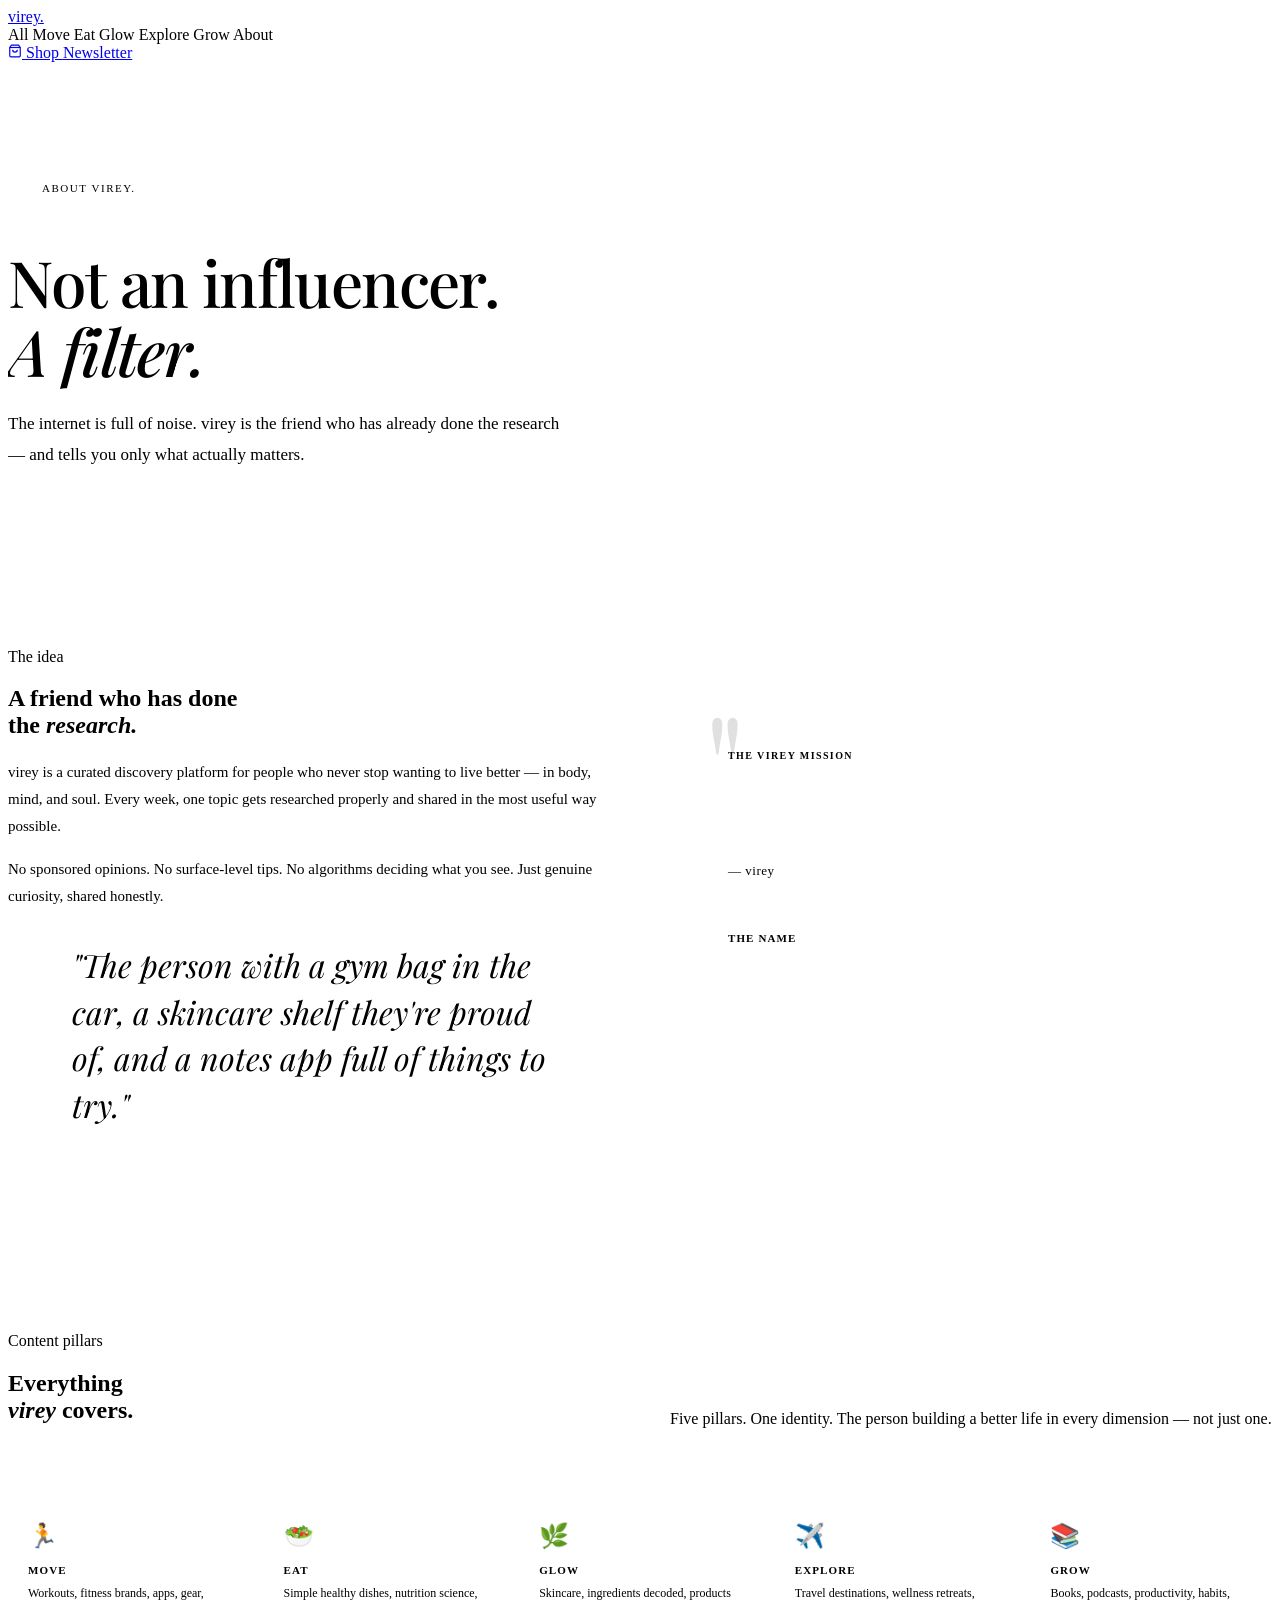
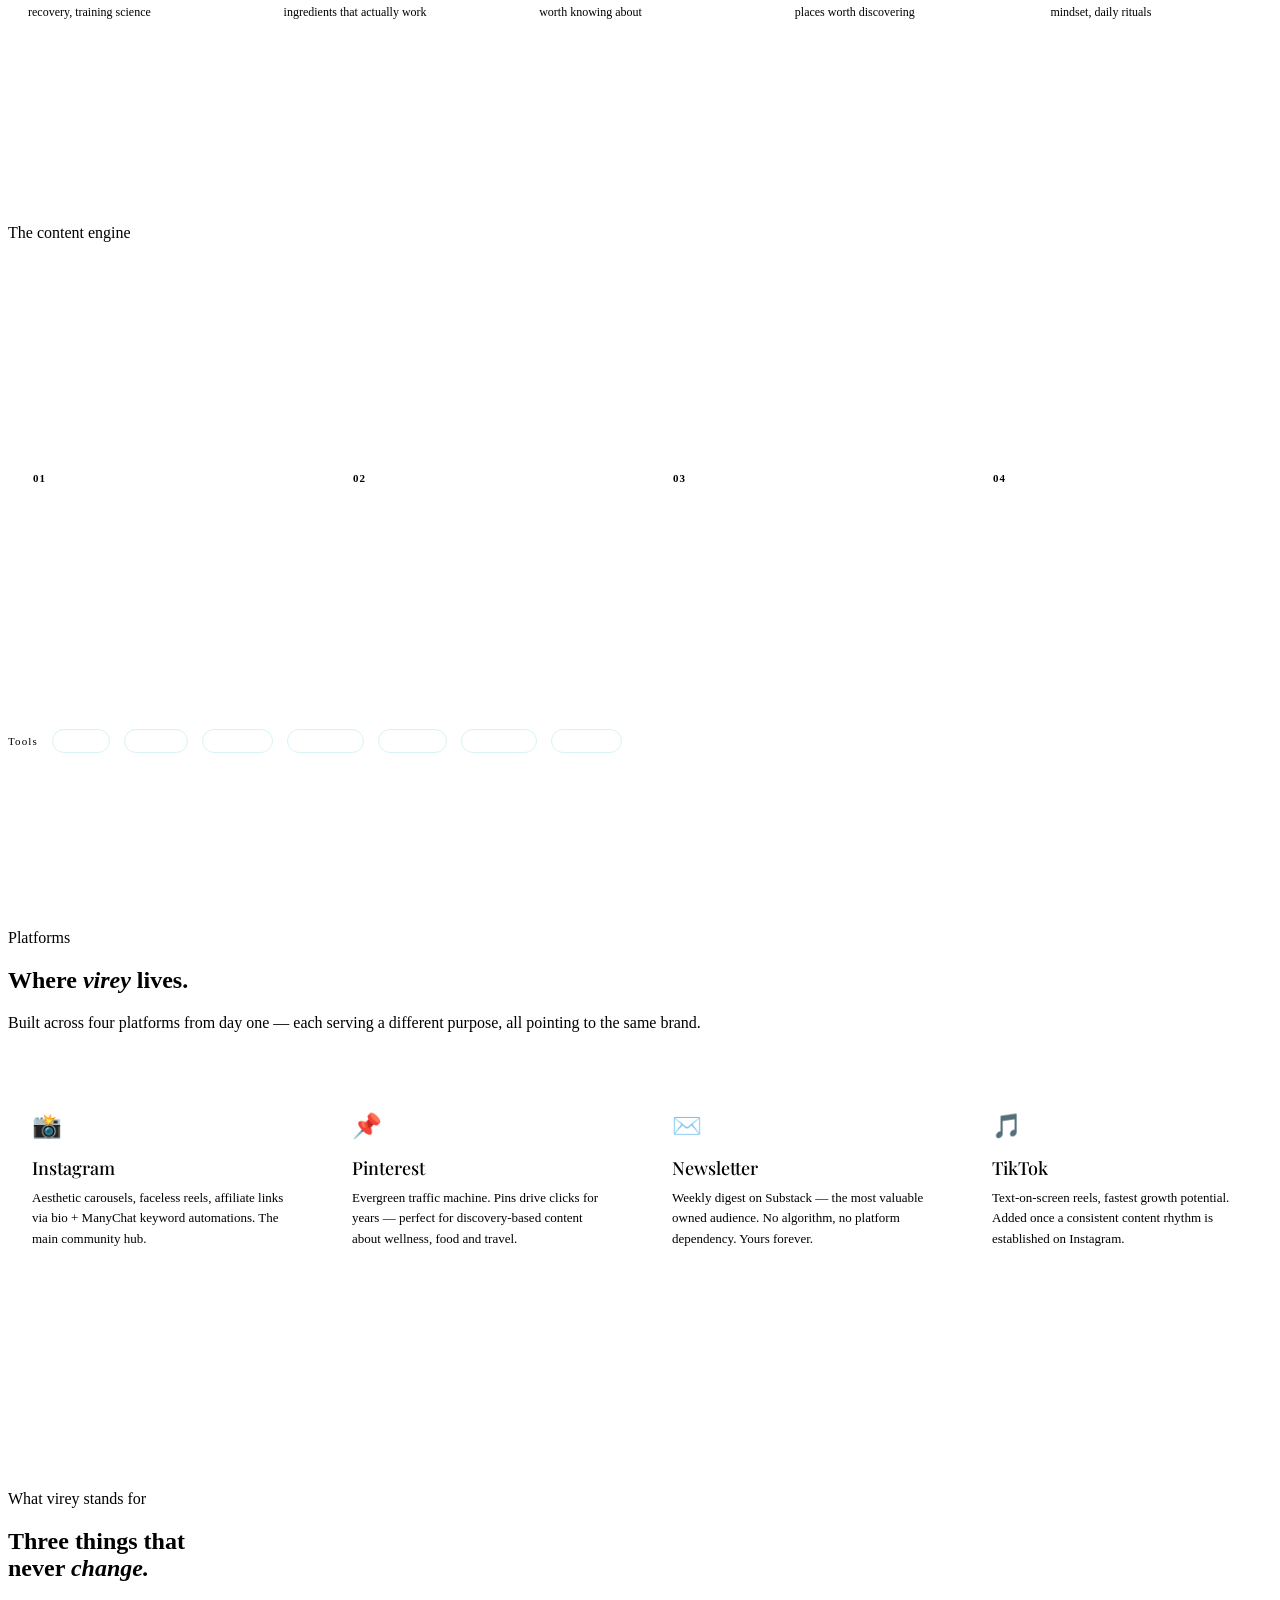
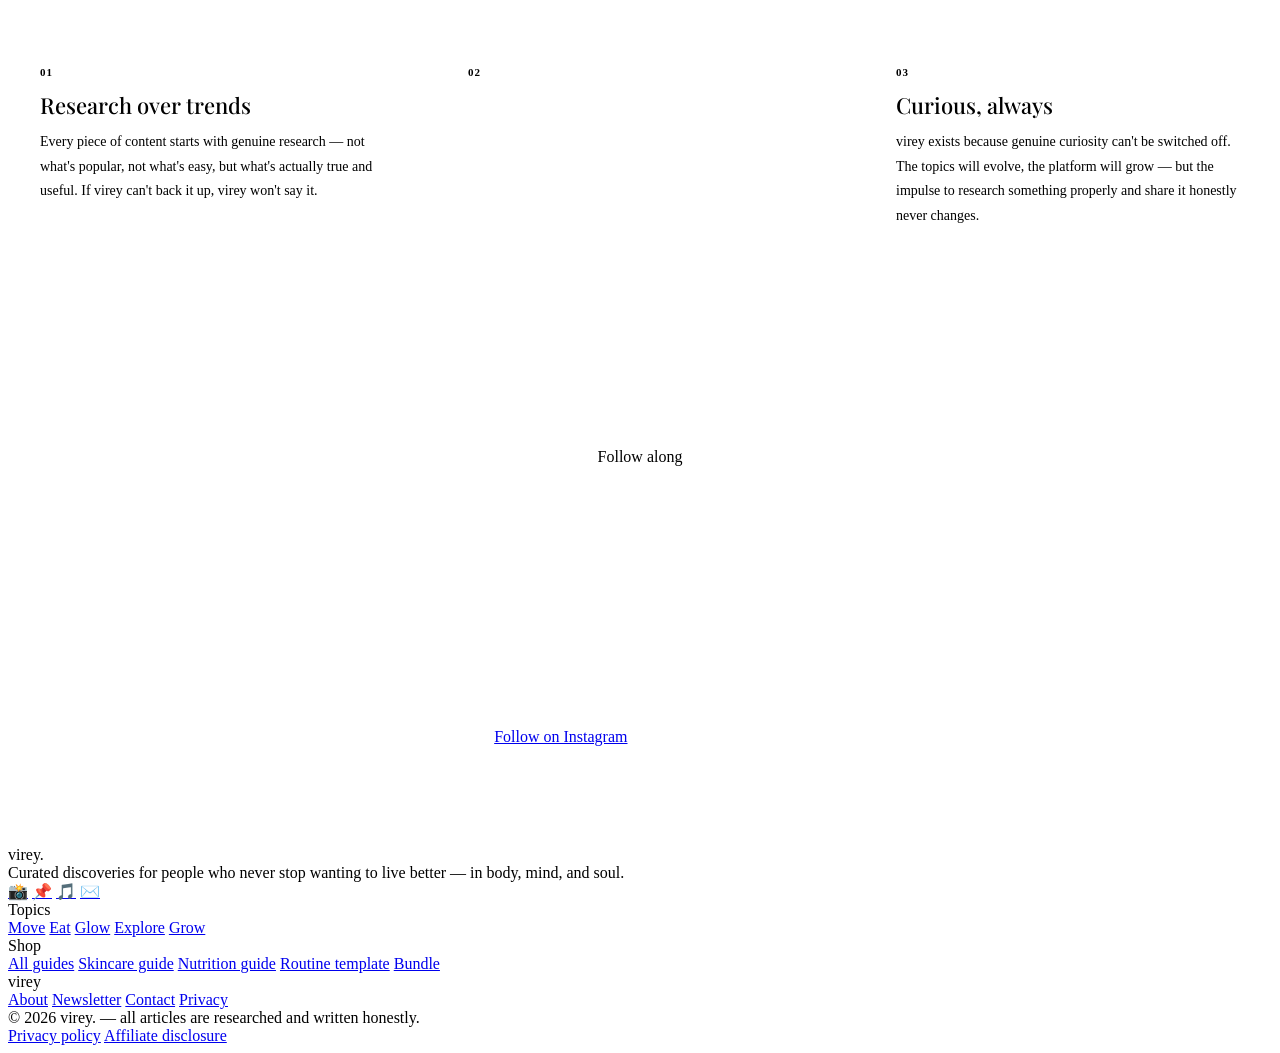
==== about.html @ 9a0e0d24 "Add files via upload" ====
<!DOCTYPE html>
<html lang="en">
<head>
  <meta charset="UTF-8">
  <meta name="viewport" content="width=device-width, initial-scale=1.0">
  <title>About — virey.</title>

  <!-- Google Fonts: Playfair Display (headings) + DM Sans (body) -->
  <link rel="preconnect" href="https://fonts.googleapis.com">
  <link rel="preconnect" href="https://fonts.gstatic.com" crossorigin>
  <link href="https://fonts.googleapis.com/css2?family=Playfair+Display:ital,wght@0,400;0,500;0,700;1,400;1,500&family=DM+Sans:ital,wght@0,300;0,400;0,500;1,300&display=swap" rel="stylesheet">

  <!-- Shared styles from styles.css -->
  <link rel="stylesheet" href="styles.css">

  <style>
    /* ── ABOUT PAGE SPECIFIC STYLES ── */

    /* Page hero — sits below fixed nav */
    .about-hero {
      padding: 120px 0 72px;
      background: var(--white);
      position: relative;
      overflow: hidden;
    }
    .about-hero-blob {
      position: absolute;
      border-radius: 50%;
      filter: blur(80px);
      pointer-events: none;
    }
    .ah-blob1 {
      width: 500px; height: 500px;
      background: var(--celeste); opacity: 0.3;
      top: -100px; right: -80px;
    }
    .ah-blob2 {
      width: 280px; height: 280px;
      background: var(--mist); opacity: 0.5;
      bottom: -60px; left: -60px;
    }
    .about-hero-inner {
      position: relative; z-index: 1;
      max-width: 720px;
    }
    .about-hero-eyebrow {
      display: flex; align-items: center; gap: 10px;
      margin-bottom: 20px;
    }
    .about-hero-eyebrow::before {
      content: ''; width: 24px; height: 1px;
      background: var(--ocean);
    }
    .about-hero-eyebrow span {
      font-size: 11px; font-weight: 500;
      letter-spacing: 0.14em; text-transform: uppercase;
      color: var(--ocean);
    }
    .about-hero-h1 {
      font-family: 'Playfair Display', serif;
      font-size: clamp(42px, 5vw, 64px);
      font-weight: 500; line-height: 1.08;
      letter-spacing: -0.025em;
      color: var(--ink); margin-bottom: 24px;
    }
    .about-hero-h1 em { font-style: italic; color: var(--ocean); }
    .about-hero-p {
      font-size: 17px; line-height: 1.8;
      color: var(--slate); font-weight: 300;
      max-width: 560px;
    }

    /* ── WHAT IS VIREY ── */
    .what-section {
      padding: 88px 0;
      background: var(--white);
    }
    .what-grid {
      display: grid;
      grid-template-columns: 1fr 1fr;
      gap: 80px; align-items: center;
    }
    .what-left {}
    .what-quote {
      font-family: 'Playfair Display', serif;
      font-size: clamp(22px, 2.8vw, 32px);
      font-style: italic;
      line-height: 1.45;
      color: var(--ink);
      border-left: 3px solid var(--sky);
      padding-left: 24px;
      margin-bottom: 28px;
    }
    .what-body {
      font-size: 15px; line-height: 1.8;
      color: var(--slate); font-weight: 300;
      margin-bottom: 16px;
    }
    .what-right {
      background: var(--ink);
      border-radius: 24px;
      padding: 48px;
      position: relative; overflow: hidden;
    }
    .what-right::before {
      content: '"';
      font-family: 'Playfair Display', serif;
      font-size: 140px; line-height: 1;
      color: var(--celeste); opacity: 0.12;
      position: absolute; top: -10px; left: 24px;
      pointer-events: none;
    }
    .what-right-label {
      font-size: 10px; font-weight: 600;
      letter-spacing: 0.14em; text-transform: uppercase;
      color: var(--sky); margin-bottom: 16px;
    }
    .what-right-text {
      font-family: 'Playfair Display', serif;
      font-size: 20px; font-style: italic;
      line-height: 1.55; color: white;
      margin-bottom: 20px; position: relative; z-index: 1;
    }
    .what-right-sub {
      font-size: 13px; color: var(--sky);
      letter-spacing: 0.04em;
    }

    /* ── THE NAME ── */
    .name-section {
      padding: 72px 0;
      background: var(--ice);
      border-top: 0.5px solid var(--border);
    }
    .name-inner {
      display: grid;
      grid-template-columns: 1fr 1fr;
      gap: 80px; align-items: center;
    }
    .name-left {}
    .name-word {
      font-family: 'Playfair Display', serif;
      font-size: clamp(60px, 8vw, 100px);
      font-weight: 400; font-style: italic;
      color: var(--sky); opacity: 0.35;
      line-height: 1; margin-bottom: 8px;
      user-select: none;
    }
    .name-pronunciation {
      font-size: 13px; color: var(--slate);
      letter-spacing: 0.06em; margin-bottom: 32px;
    }
    .name-body {
      font-size: 15px; line-height: 1.8;
      color: var(--slate); font-weight: 300;
    }
    .name-right {}
    .name-card {
      background: white;
      border: 0.5px solid var(--border);
      border-radius: 18px;
      padding: 32px;
    }
    .name-card-title {
      font-family: 'Playfair Display', serif;
      font-size: 22px; font-weight: 500;
      color: var(--ink); margin-bottom: 16px;
    }
    .name-card-body {
      font-size: 14px; line-height: 1.75;
      color: var(--slate); font-weight: 300;
    }
    .name-card-body em { font-style: italic; color: var(--ocean); }

    /* ── FIVE PILLARS ── */
    .pillars-section {
      padding: 88px 0;
      background: var(--white);
    }
    .pillars-intro {
      display: grid;
      grid-template-columns: 1fr 1fr;
      gap: 60px; align-items: end;
      margin-bottom: 52px;
    }
    .pillars-grid {
      display: grid;
      grid-template-columns: repeat(5, 1fr);
      gap: 14px;
    }
    .pillar-card {
      border-radius: 16px;
      padding: 26px 20px;
      border: 0.5px solid var(--border);
      transition: all 0.25s;
      position: relative; overflow: hidden;
    }
    .pillar-card::after {
      content: ''; position: absolute; inset: 0;
      background: var(--celeste); opacity: 0;
      transition: opacity 0.25s; z-index: 0;
    }
    .pillar-card:hover::after { opacity: 0.18; }
    .pillar-card:hover { border-color: var(--sky); transform: translateY(-4px); }
    .pillar-icon {
      font-size: 24px; margin-bottom: 14px;
      display: block; position: relative; z-index: 1;
    }
    .pillar-name {
      font-size: 11px; font-weight: 600;
      letter-spacing: 0.1em; text-transform: uppercase;
      color: var(--ocean); margin-bottom: 8px;
      position: relative; z-index: 1;
    }
    .pillar-desc {
      font-size: 12px; line-height: 1.6;
      color: var(--slate);
      position: relative; z-index: 1;
    }

    /* ── HOW IT WORKS ── */
    .how-section {
      padding: 88px 0;
      background: var(--ink);
    }
    .how-section .eyebrow-text { color: var(--sky); }
    .how-section .eyebrow::before { background: var(--sky); }
    .how-h2 {
      font-family: 'Playfair Display', serif;
      font-size: clamp(28px, 3.5vw, 44px);
      font-weight: 500; line-height: 1.12;
      letter-spacing: -0.02em;
      color: white; margin-bottom: 14px;
    }
    .how-h2 em { font-style: italic; color: var(--sky); }
    .how-sub {
      font-size: 15px; line-height: 1.75;
      color: rgba(255,255,255,0.45); font-weight: 300;
    }
    .how-head {
      display: grid; grid-template-columns: 1fr 1fr;
      gap: 60px; align-items: end; margin-bottom: 52px;
    }
    .how-grid {
      display: grid;
      grid-template-columns: repeat(4, 1fr);
      gap: 16px;
    }
    .how-step {
      background: rgba(255,255,255,0.05);
      border: 0.5px solid rgba(255,255,255,0.1);
      border-radius: 16px; padding: 28px 24px;
      transition: all 0.2s;
    }
    .how-step:hover {
      background: rgba(204,240,244,0.1);
      border-color: rgba(125,212,220,0.3);
    }
    .how-num {
      font-size: 11px; font-weight: 600;
      color: var(--sky); letter-spacing: 0.08em;
      margin-bottom: 16px;
    }
    .how-title {
      font-family: 'Playfair Display', serif;
      font-size: 20px; font-weight: 500;
      color: white; margin-bottom: 10px;
    }
    .how-body {
      font-size: 13px; line-height: 1.65;
      color: rgba(255,255,255,0.45);
    }
    .how-tools {
      margin-top: 44px; padding-top: 32px;
      border-top: 0.5px solid rgba(255,255,255,0.08);
      display: flex; align-items: center; gap: 14px; flex-wrap: wrap;
    }
    .how-tools-label {
      font-size: 11px; letter-spacing: 0.1em;
      color: var(--sky); font-weight: 500;
    }
    .tool-pill {
      font-size: 11px; padding: 5px 14px;
      border-radius: 999px;
      border: 0.5px solid rgba(125,212,220,0.3);
      color: rgba(255,255,255,0.5);
    }

    /* ── WHERE TO FIND VIREY ── */
    .platforms-section {
      padding: 88px 0;
      background: var(--ice);
    }
    .platforms-grid {
      display: grid;
      grid-template-columns: repeat(4, 1fr);
      gap: 16px; margin-top: 52px;
    }
    .platform-card {
      background: white;
      border: 0.5px solid var(--border);
      border-radius: 16px; padding: 28px 24px;
      transition: all 0.2s;
    }
    .platform-card:hover { border-color: var(--sky); transform: translateY(-3px); }
    .platform-card.featured {
      border-color: var(--sky);
      background: var(--celeste);
    }
    .platform-icon { font-size: 24px; margin-bottom: 16px; display: block; }
    .platform-name {
      font-family: 'Playfair Display', serif;
      font-size: 18px; font-weight: 500;
      color: var(--ink); margin-bottom: 8px;
    }
    .platform-desc {
      font-size: 13px; line-height: 1.6;
      color: var(--slate); margin-bottom: 16px;
    }
    .platform-tag {
      font-size: 10px; font-weight: 600;
      letter-spacing: 0.08em;
      padding: 4px 12px; border-radius: 999px;
      display: inline-block;
    }
    .tag-now { background: var(--ocean); color: white; }
    .tag-soon { background: var(--sky); color: white; }

    /* ── VALUES ── */
    .values-section {
      padding: 88px 0;
      background: var(--white);
    }
    .values-grid {
      display: grid;
      grid-template-columns: repeat(3, 1fr);
      gap: 20px; margin-top: 52px;
    }
    .value-card {
      border-radius: 18px; padding: 32px;
      border: 0.5px solid var(--border);
      transition: all 0.22s;
    }
    .value-card:hover { border-color: var(--sky); transform: translateY(-3px); }
    .value-card:nth-child(2) { background: var(--ocean); border-color: var(--ocean); }
    .value-card:nth-child(2) .value-title { color: white; }
    .value-card:nth-child(2) .value-body { color: rgba(255,255,255,0.7); }
    .value-num {
      font-size: 11px; font-weight: 600;
      letter-spacing: 0.1em; color: var(--ocean);
      margin-bottom: 14px;
    }
    .value-card:nth-child(2) .value-num { color: var(--celeste); }
    .value-title {
      font-family: 'Playfair Display', serif;
      font-size: 22px; font-weight: 500;
      color: var(--ink); margin-bottom: 12px;
      line-height: 1.2;
    }
    .value-body {
      font-size: 14px; line-height: 1.75;
      color: var(--slate); font-weight: 300;
    }

    /* ── FINAL CTA ── */
    .about-cta {
      padding: 100px 0;
      background: var(--ink);
      text-align: center;
    }
    .about-cta-inner { max-width: 640px; margin: 0 auto; }
    .about-cta-h2 {
      font-family: 'Playfair Display', serif;
      font-size: clamp(32px, 4vw, 52px);
      font-weight: 500; color: white;
      line-height: 1.1; letter-spacing: -0.02em;
      margin-bottom: 18px;
    }
    .about-cta-h2 em { font-style: italic; color: var(--sky); }
    .about-cta-p {
      font-size: 15px; color: rgba(255,255,255,0.45);
      line-height: 1.75; font-weight: 300;
      margin-bottom: 36px;
    }
    .about-cta-btns {
      display: flex; gap: 14px;
      align-items: center; justify-content: center;
      flex-wrap: wrap;
    }
    .btn-sky {
      background: var(--sky); color: white;
      font-size: 13px; font-weight: 500;
      padding: 13px 26px; border-radius: 999px;
      transition: all 0.2s; display: inline-block;
    }
    .btn-sky:hover { background: var(--celeste); color: var(--ocean); }
    .btn-ghost-light {
      font-size: 13px; font-weight: 400;
      color: rgba(255,255,255,0.55);
      display: flex; align-items: center; gap: 8px;
      transition: color 0.2s;
    }
    .btn-ghost-light:hover { color: var(--sky); }
    .btn-ghost-light::after { content: '→'; font-size: 15px; }

    /* ── RESPONSIVE ── */
    @media (max-width: 900px) {
      .what-grid, .name-inner, .pillars-intro,
      .how-head, .about-hero-inner { grid-template-columns: 1fr; gap: 40px; }
      .pillars-grid { grid-template-columns: repeat(2, 1fr); }
      .how-grid { grid-template-columns: repeat(2, 1fr); }
      .platforms-grid { grid-template-columns: repeat(2, 1fr); }
      .values-grid { grid-template-columns: 1fr; }
      .about-hero-inner { max-width: 100%; }
    }
    @media (max-width: 600px) {
      .pillars-grid, .how-grid,
      .platforms-grid { grid-template-columns: 1fr; }
    }
  </style>
</head>
<body>


  <!-- ── NAVIGATION (same as index.html, with About marked active) ── -->
  <nav class="nav">
    <div class="container nav-inner">

      <a href="index.html" class="nav-logo">virey<span>.</span></a>

      <div class="nav-topics">
        <span class="nav-topic" onclick="window.location='index.html'">All</span>
        <span class="nav-topic" onclick="window.location='index.html#topics'">Move</span>
        <span class="nav-topic" onclick="window.location='index.html#topics'">Eat</span>
        <span class="nav-topic" onclick="window.location='index.html#topics'">Glow</span>
        <span class="nav-topic" onclick="window.location='index.html#topics'">Explore</span>
        <span class="nav-topic" onclick="window.location='index.html#topics'">Grow</span>
        <span class="nav-topic active">About</span>
      </div>

      <div class="nav-right">
        <a href="index.html#shop" class="nav-shop">
          <svg width="14" height="14" viewBox="0 0 24 24" fill="none" stroke="currentColor" stroke-width="2">
            <path d="M6 2L3 6v14a2 2 0 002 2h14a2 2 0 002-2V6l-3-4z"/>
            <line x1="3" y1="6" x2="21" y2="6"/>
            <path d="M16 10a4 4 0 01-8 0"/>
          </svg>
          Shop
        </a>
        <a href="index.html#newsletter" class="nav-subscribe">Newsletter</a>
      </div>

    </div>
  </nav>


  <!-- ── HERO ── -->
  <section class="about-hero">
    <div class="about-hero-blob ah-blob1"></div>
    <div class="about-hero-blob ah-blob2"></div>
    <div class="container">
      <div class="about-hero-inner reveal">
        <div class="about-hero-eyebrow">
          <span>About virey.</span>
        </div>
        <h1 class="about-hero-h1">
          Not an influencer.<br>
          <em>A filter.</em>
        </h1>
        <p class="about-hero-p">
          The internet is full of noise. virey is the friend who has already done the research — and tells you only what actually matters.
        </p>
      </div>
    </div>
  </section>


  <!-- ── WHAT IS VIREY ── -->
  <section class="what-section">
    <div class="container">
      <div class="what-grid">

        <div class="what-left reveal">
          <div class="eyebrow eye-ocean"><span class="eyebrow-text">The idea</span></div>
          <h2 class="sh2">A friend who has done<br>the <em>research.</em></h2>
          <p class="what-body">virey is a curated discovery platform for people who never stop wanting to live better — in body, mind, and soul. Every week, one topic gets researched properly and shared in the most useful way possible.</p>
          <p class="what-body">No sponsored opinions. No surface-level tips. No algorithms deciding what you see. Just genuine curiosity, shared honestly.</p>
          <blockquote class="what-quote">"The person with a gym bag in the car, a skincare shelf they're proud of, and a notes app full of things to try."</blockquote>
        </div>

        <div class="what-right reveal rd2">
          <div class="what-right-label">The virey mission</div>
          <p class="what-right-text">"I research so you don't have to. I share because I can't not."</p>
          <p class="what-right-sub">— virey</p>
          <div style="margin-top:28px;padding-top:24px;border-top:0.5px solid rgba(255,255,255,0.1);">
            <div style="font-size:11px;font-weight:600;letter-spacing:0.1em;text-transform:uppercase;color:var(--sky);margin-bottom:12px;">The name</div>
            <div style="font-family:'Playfair Display',serif;font-size:18px;font-weight:500;color:white;margin-bottom:8px;">Why virey?</div>
            <div style="font-size:13px;line-height:1.7;color:rgba(255,255,255,0.5);">From the French <em style="font-style:italic;color:var(--sky)">virer</em> — to turn, to change direction with purpose. Always evolving, never static. Not a person's name — a brand that can grow into a newsletter, a platform, a whole community.</div>
          </div>
        </div>

      </div>
    </div>
  </section>


  <!-- ── FIVE PILLARS ── -->
  <section class="pillars-section">
    <div class="container">
      <div class="pillars-intro">
        <div class="reveal">
          <div class="eyebrow eye-ocean"><span class="eyebrow-text">Content pillars</span></div>
          <h2 class="sh2">Everything<br><em>virey</em> covers.</h2>
        </div>
        <p class="sp reveal">Five pillars. One identity. The person building a better life in every dimension — not just one.</p>
      </div>
      <div class="pillars-grid">
        <div class="pillar-card reveal">
          <span class="pillar-icon">🏃</span>
          <div class="pillar-name">Move</div>
          <div class="pillar-desc">Workouts, fitness brands, apps, gear, recovery, training science</div>
        </div>
        <div class="pillar-card reveal rd1">
          <span class="pillar-icon">🥗</span>
          <div class="pillar-name">Eat</div>
          <div class="pillar-desc">Simple healthy dishes, nutrition science, ingredients that actually work</div>
        </div>
        <div class="pillar-card reveal rd2">
          <span class="pillar-icon">🌿</span>
          <div class="pillar-name">Glow</div>
          <div class="pillar-desc">Skincare, ingredients decoded, products worth knowing about</div>
        </div>
        <div class="pillar-card reveal rd3">
          <span class="pillar-icon">✈️</span>
          <div class="pillar-name">Explore</div>
          <div class="pillar-desc">Travel destinations, wellness retreats, places worth discovering</div>
        </div>
        <div class="pillar-card reveal rd4">
          <span class="pillar-icon">📚</span>
          <div class="pillar-name">Grow</div>
          <div class="pillar-desc">Books, podcasts, productivity, habits, mindset, daily rituals</div>
        </div>
      </div>
    </div>
  </section>


  <!-- ── HOW IT WORKS ── -->
  <section class="how-section">
    <div class="container">
      <div class="how-head">
        <div class="reveal">
          <div class="eyebrow"><span class="eyebrow-text eye-sky">The content engine</span></div>
          <h2 class="how-h2">One topic. Three pieces.<br><em>Every week.</em></h2>
        </div>
        <p class="how-sub reveal">Fully faceless — no face, no voice. Research-first, always. One research session feeds every platform.</p>
      </div>
      <div class="how-grid">
        <div class="how-step reveal">
          <div class="how-num">01</div>
          <div class="how-title">Research</div>
          <div class="how-body">Pick one topic per week. Go deep — ingredients, studies, brand stories, real data. 30 minutes of genuine research beats 10 posts of surface-level tips.</div>
        </div>
        <div class="how-step reveal rd1">
          <div class="how-num">02</div>
          <div class="how-title">Create</div>
          <div class="how-body">Turn it into 1 carousel + 1 reel + 1 newsletter paragraph. No face, no voice needed. Canva for visuals, ChatGPT for captions.</div>
        </div>
        <div class="how-step reveal rd2">
          <div class="how-num">03</div>
          <div class="how-title">Share</div>
          <div class="how-body">Instagram + Pinterest + TikTok + Substack newsletter. One research session feeds every platform. The newsletter builds the owned audience.</div>
        </div>
        <div class="how-step reveal rd3">
          <div class="how-num">04</div>
          <div class="how-title">Earn</div>
          <div class="how-body">Affiliate links on every post via ManyChat automation. Comment a keyword → receive the link automatically. No selling, no chasing.</div>
        </div>
      </div>
      <div class="how-tools reveal">
        <span class="how-tools-label">Tools</span>
        <span class="tool-pill">Canva</span>
        <span class="tool-pill">CapCut</span>
        <span class="tool-pill">ChatGPT</span>
        <span class="tool-pill">ManyChat</span>
        <span class="tool-pill">Substack</span>
        <span class="tool-pill">Stan Store</span>
        <span class="tool-pill">Gumroad</span>
      </div>
    </div>
  </section>


  <!-- ── WHERE TO FIND VIREY ── -->
  <section class="platforms-section">
    <div class="container">
      <div class="section-head-split reveal">
        <div>
          <div class="eyebrow eye-ocean"><span class="eyebrow-text">Platforms</span></div>
          <h2 class="sh2">Where <em>virey</em> lives.</h2>
        </div>
        <p class="sp">Built across four platforms from day one — each serving a different purpose, all pointing to the same brand.</p>
      </div>
      <div class="platforms-grid">
        <div class="platform-card featured reveal">
          <span class="platform-icon">📸</span>
          <div class="platform-name">Instagram</div>
          <div class="platform-desc">Aesthetic carousels, faceless reels, affiliate links via bio + ManyChat keyword automations. The main community hub.</div>
          <span class="platform-tag tag-now">Active now</span>
        </div>
        <div class="platform-card reveal rd1">
          <span class="platform-icon">📌</span>
          <div class="platform-name">Pinterest</div>
          <div class="platform-desc">Evergreen traffic machine. Pins drive clicks for years — perfect for discovery-based content about wellness, food and travel.</div>
          <span class="platform-tag tag-now">Active now</span>
        </div>
        <div class="platform-card reveal rd2">
          <span class="platform-icon">✉️</span>
          <div class="platform-name">Newsletter</div>
          <div class="platform-desc">Weekly digest on Substack — the most valuable owned audience. No algorithm, no platform dependency. Yours forever.</div>
          <span class="platform-tag tag-now">Active now</span>
        </div>
        <div class="platform-card reveal rd3">
          <span class="platform-icon">🎵</span>
          <div class="platform-name">TikTok</div>
          <div class="platform-desc">Text-on-screen reels, fastest growth potential. Added once a consistent content rhythm is established on Instagram.</div>
          <span class="platform-tag tag-soon">Coming soon</span>
        </div>
      </div>
    </div>
  </section>


  <!-- ── WHAT VIREY STANDS FOR ── -->
  <section class="values-section">
    <div class="container">
      <div class="section-head reveal">
        <div class="eyebrow eye-ocean"><span class="eyebrow-text">What virey stands for</span></div>
        <h2 class="sh2">Three things that<br>never <em>change.</em></h2>
      </div>
      <div class="values-grid">
        <div class="value-card reveal">
          <div class="value-num">01</div>
          <div class="value-title">Research over trends</div>
          <div class="value-body">Every piece of content starts with genuine research — not what's popular, not what's easy, but what's actually true and useful. If virey can't back it up, virey won't say it.</div>
        </div>
        <div class="value-card reveal rd1">
          <div class="value-num">02</div>
          <div class="value-title">Honest over perfect</div>
          <div class="value-body">Real opinions. Real findings. Affiliate links disclosed. Products only recommended when they'd be recommended to a friend for free. The audience's trust is the only currency that matters.</div>
        </div>
        <div class="value-card reveal rd2">
          <div class="value-num">03</div>
          <div class="value-title">Curious, always</div>
          <div class="value-body">virey exists because genuine curiosity can't be switched off. The topics will evolve, the platform will grow — but the impulse to research something properly and share it honestly never changes.</div>
        </div>
      </div>
    </div>
  </section>


  <!-- ── FINAL CTA ── -->
  <section class="about-cta">
    <div class="container">
      <div class="about-cta-inner reveal">
        <div class="eyebrow" style="justify-content:center;margin-bottom:20px;">
          <span class="eyebrow-text eye-sky">Follow along</span>
        </div>
        <h2 class="about-cta-h2">Your well-informed<br>friend is <em>building.</em></h2>
        <p class="about-cta-p">virey is just getting started. Follow on Instagram and subscribe to the newsletter to be part of it from day one.</p>
        <div class="about-cta-btns">
          <a href="https://www.instagram.com/virey.app/" target="_blank" class="btn btn-fill">Follow on Instagram</a>
          <a href="index.html#newsletter" class="btn-ghost-light">Subscribe to newsletter</a>
        </div>
      </div>
    </div>
  </section>


  <!-- ── FOOTER (same as index.html) ── -->
  <footer>
    <div class="container">
      <div class="footer-top">
        <div>
          <div class="footer-brand-name">virey<span>.</span></div>
          <div class="footer-brand-desc">Curated discoveries for people who never stop wanting to live better — in body, mind, and soul.</div>
          <div class="footer-socials">
            <a href="https://www.instagram.com/virey.app/" target="_blank" class="fsoc">📸</a>
            <a href="#" class="fsoc">📌</a>
            <a href="#" class="fsoc">🎵</a>
            <a href="index.html#newsletter" class="fsoc">✉️</a>
          </div>
        </div>
        <div>
          <div class="footer-col-title">Topics</div>
          <div class="footer-links">
            <a href="index.html#topics">Move</a>
            <a href="index.html#topics">Eat</a>
            <a href="index.html#topics">Glow</a>
            <a href="index.html#topics">Explore</a>
            <a href="index.html#topics">Grow</a>
          </div>
        </div>
        <div>
          <div class="footer-col-title">Shop</div>
          <div class="footer-links">
            <a href="index.html#shop">All guides</a>
            <a href="index.html#shop">Skincare guide</a>
            <a href="index.html#shop">Nutrition guide</a>
            <a href="index.html#shop">Routine template</a>
            <a href="index.html#shop">Bundle</a>
          </div>
        </div>
        <div>
          <div class="footer-col-title">virey</div>
          <div class="footer-links">
            <a href="about.html">About</a>
            <a href="index.html#newsletter">Newsletter</a>
            <a href="mailto:contact@virey.co">Contact</a>
            <a href="#">Privacy</a>
          </div>
        </div>
      </div>
      <div class="footer-bottom">
        <div class="footer-copy">© 2026 virey. — all articles are researched and written honestly.</div>
        <div class="footer-legal">
          <a href="#">Privacy policy</a>
          <a href="#">Affiliate disclosure</a>
        </div>
      </div>
    </div>
  </footer>


  <script>
    /* Scroll reveal animations */
    const observer = new IntersectionObserver(entries => {
      entries.forEach(e => {
        if (e.isIntersecting) {
          e.target.classList.add('visible');
          observer.unobserve(e.target);
        }
      });
    }, { threshold: 0.1 });
    document.querySelectorAll('.reveal').forEach(el => observer.observe(el));
  </script>

</body>
</html>
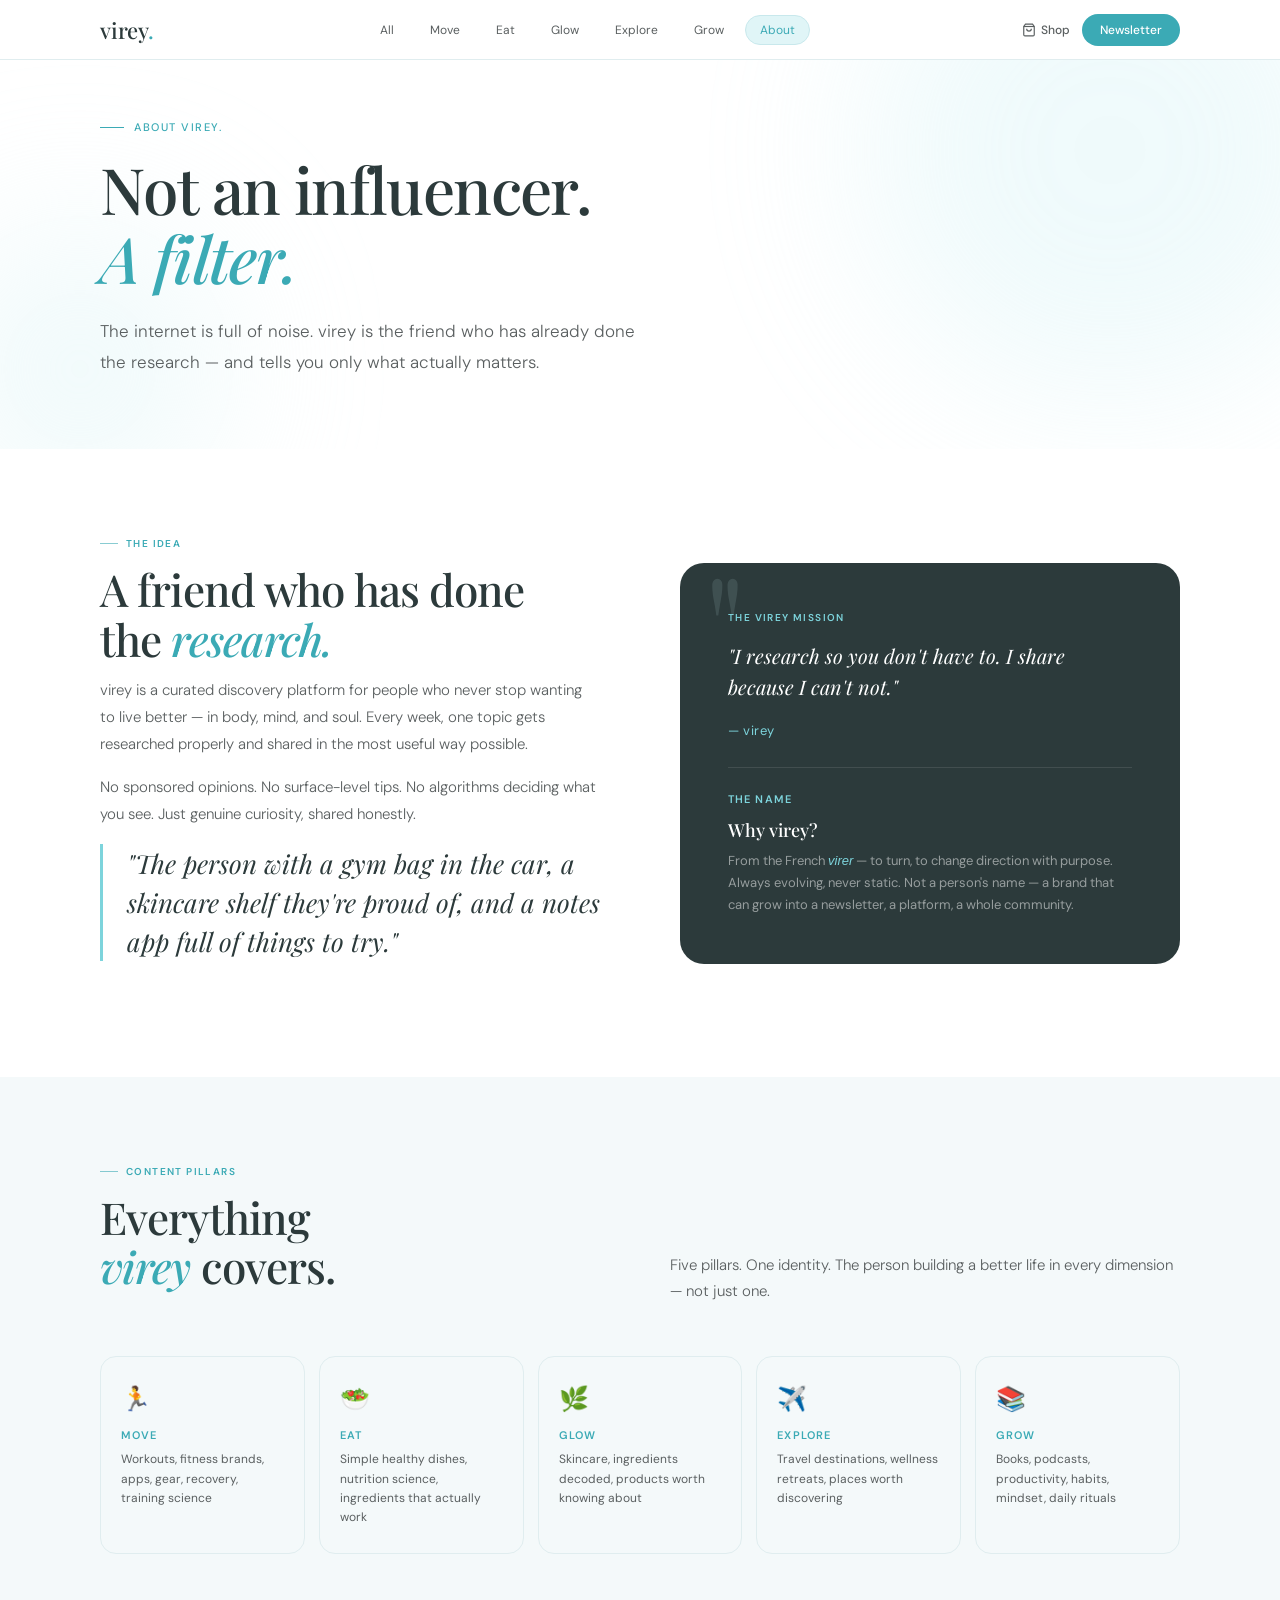
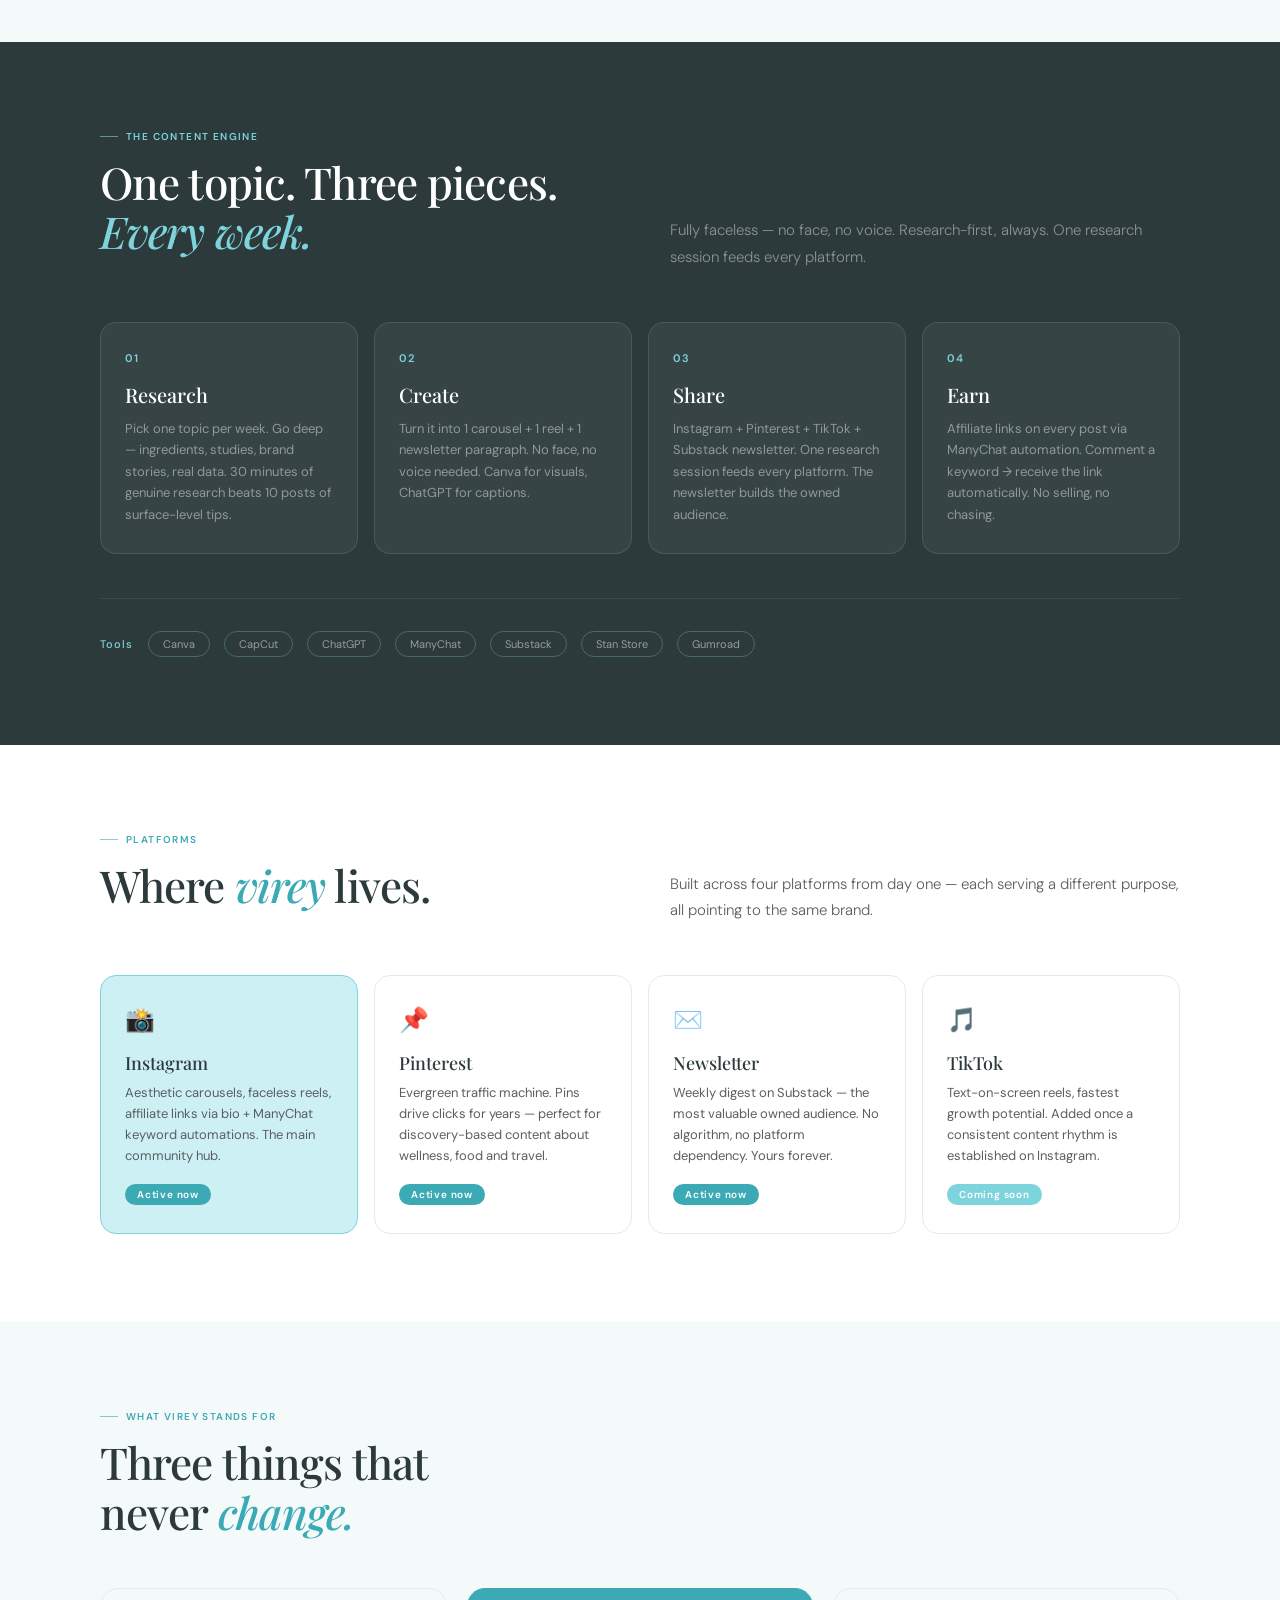
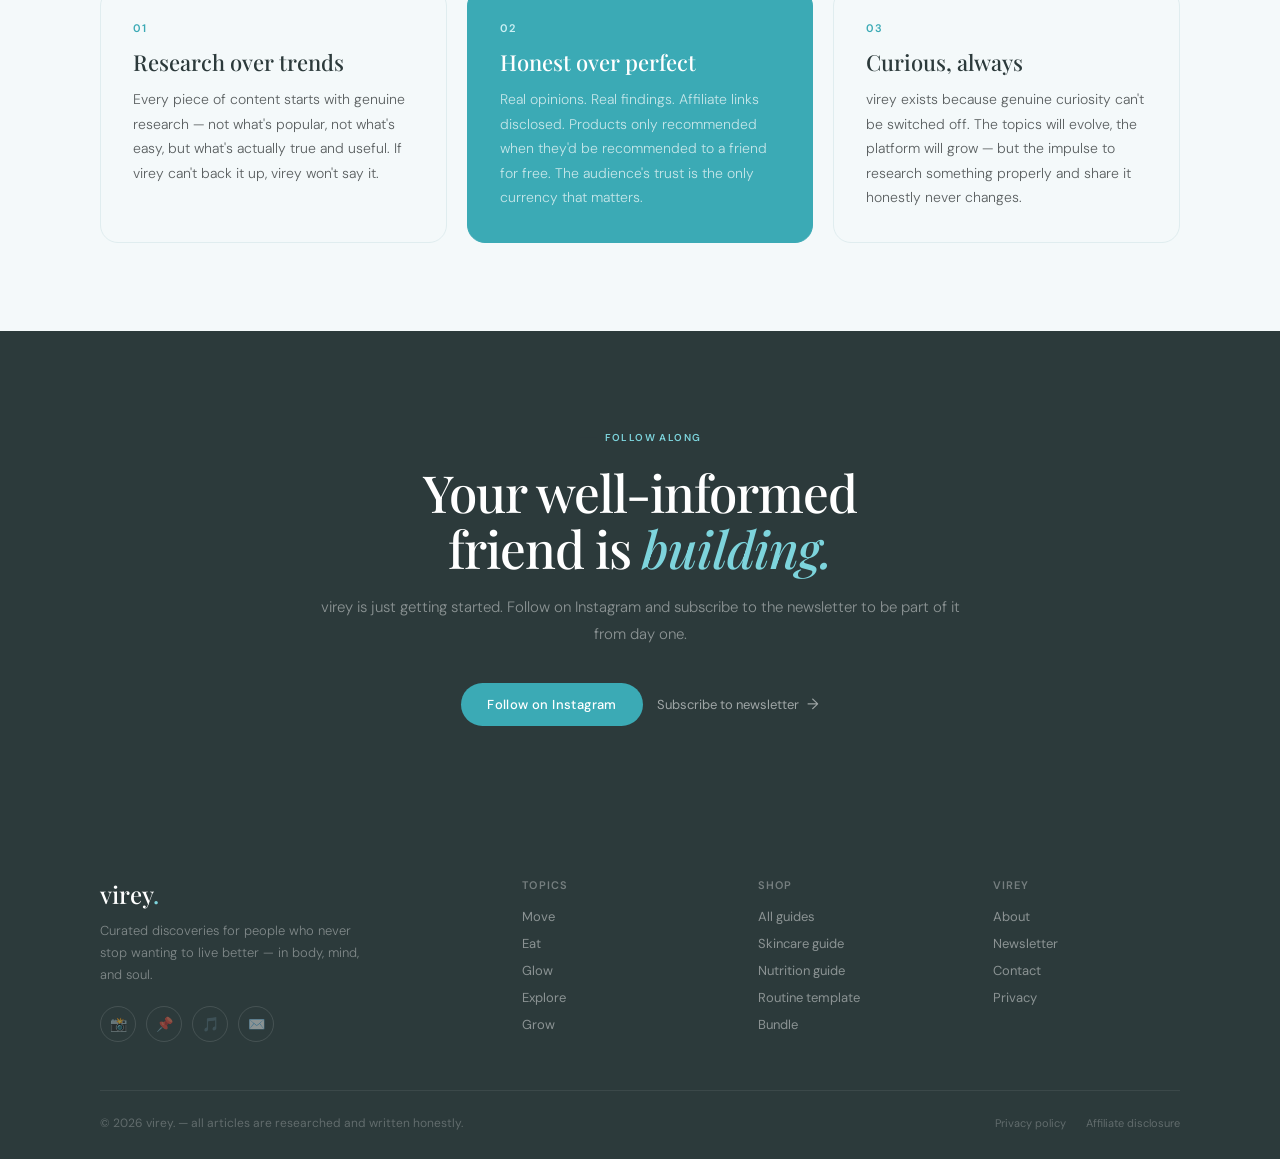
==== commit 916ee830: "Add files via upload" ====
--- a/about.html
+++ b/about.html
@@ -4,746 +4,493 @@
   <meta charset="UTF-8">
   <meta name="viewport" content="width=device-width, initial-scale=1.0">
   <title>About — virey.</title>
-
-  <!-- Google Fonts: Playfair Display (headings) + DM Sans (body) -->
   <link rel="preconnect" href="https://fonts.googleapis.com">
   <link rel="preconnect" href="https://fonts.gstatic.com" crossorigin>
   <link href="https://fonts.googleapis.com/css2?family=Playfair+Display:ital,wght@0,400;0,500;0,700;1,400;1,500&family=DM+Sans:ital,wght@0,300;0,400;0,500;1,300&display=swap" rel="stylesheet">
-
-  <!-- Shared styles from styles.css -->
-  <link rel="stylesheet" href="styles.css">
-
-  <style>
-    /* ── ABOUT PAGE SPECIFIC STYLES ── */
-
-    /* Page hero — sits below fixed nav */
-    .about-hero {
-      padding: 120px 0 72px;
-      background: var(--white);
-      position: relative;
-      overflow: hidden;
-    }
-    .about-hero-blob {
-      position: absolute;
-      border-radius: 50%;
-      filter: blur(80px);
-      pointer-events: none;
-    }
-    .ah-blob1 {
-      width: 500px; height: 500px;
-      background: var(--celeste); opacity: 0.3;
-      top: -100px; right: -80px;
-    }
-    .ah-blob2 {
-      width: 280px; height: 280px;
-      background: var(--mist); opacity: 0.5;
-      bottom: -60px; left: -60px;
-    }
-    .about-hero-inner {
-      position: relative; z-index: 1;
-      max-width: 720px;
-    }
-    .about-hero-eyebrow {
-      display: flex; align-items: center; gap: 10px;
-      margin-bottom: 20px;
-    }
-    .about-hero-eyebrow::before {
-      content: ''; width: 24px; height: 1px;
-      background: var(--ocean);
-    }
-    .about-hero-eyebrow span {
-      font-size: 11px; font-weight: 500;
-      letter-spacing: 0.14em; text-transform: uppercase;
-      color: var(--ocean);
-    }
-    .about-hero-h1 {
-      font-family: 'Playfair Display', serif;
-      font-size: clamp(42px, 5vw, 64px);
-      font-weight: 500; line-height: 1.08;
-      letter-spacing: -0.025em;
-      color: var(--ink); margin-bottom: 24px;
-    }
-    .about-hero-h1 em { font-style: italic; color: var(--ocean); }
-    .about-hero-p {
-      font-size: 17px; line-height: 1.8;
-      color: var(--slate); font-weight: 300;
-      max-width: 560px;
-    }
-
-    /* ── WHAT IS VIREY ── */
-    .what-section {
-      padding: 88px 0;
-      background: var(--white);
-    }
-    .what-grid {
-      display: grid;
-      grid-template-columns: 1fr 1fr;
-      gap: 80px; align-items: center;
-    }
-    .what-left {}
-    .what-quote {
-      font-family: 'Playfair Display', serif;
-      font-size: clamp(22px, 2.8vw, 32px);
-      font-style: italic;
-      line-height: 1.45;
-      color: var(--ink);
-      border-left: 3px solid var(--sky);
-      padding-left: 24px;
-      margin-bottom: 28px;
-    }
-    .what-body {
-      font-size: 15px; line-height: 1.8;
-      color: var(--slate); font-weight: 300;
-      margin-bottom: 16px;
-    }
-    .what-right {
-      background: var(--ink);
-      border-radius: 24px;
-      padding: 48px;
-      position: relative; overflow: hidden;
-    }
-    .what-right::before {
-      content: '"';
-      font-family: 'Playfair Display', serif;
-      font-size: 140px; line-height: 1;
-      color: var(--celeste); opacity: 0.12;
-      position: absolute; top: -10px; left: 24px;
-      pointer-events: none;
-    }
-    .what-right-label {
-      font-size: 10px; font-weight: 600;
-      letter-spacing: 0.14em; text-transform: uppercase;
-      color: var(--sky); margin-bottom: 16px;
-    }
-    .what-right-text {
-      font-family: 'Playfair Display', serif;
-      font-size: 20px; font-style: italic;
-      line-height: 1.55; color: white;
-      margin-bottom: 20px; position: relative; z-index: 1;
-    }
-    .what-right-sub {
-      font-size: 13px; color: var(--sky);
-      letter-spacing: 0.04em;
-    }
-
-    /* ── THE NAME ── */
-    .name-section {
-      padding: 72px 0;
-      background: var(--ice);
-      border-top: 0.5px solid var(--border);
-    }
-    .name-inner {
-      display: grid;
-      grid-template-columns: 1fr 1fr;
-      gap: 80px; align-items: center;
-    }
-    .name-left {}
-    .name-word {
-      font-family: 'Playfair Display', serif;
-      font-size: clamp(60px, 8vw, 100px);
-      font-weight: 400; font-style: italic;
-      color: var(--sky); opacity: 0.35;
-      line-height: 1; margin-bottom: 8px;
-      user-select: none;
-    }
-    .name-pronunciation {
-      font-size: 13px; color: var(--slate);
-      letter-spacing: 0.06em; margin-bottom: 32px;
-    }
-    .name-body {
-      font-size: 15px; line-height: 1.8;
-      color: var(--slate); font-weight: 300;
-    }
-    .name-right {}
-    .name-card {
-      background: white;
-      border: 0.5px solid var(--border);
-      border-radius: 18px;
-      padding: 32px;
-    }
-    .name-card-title {
-      font-family: 'Playfair Display', serif;
-      font-size: 22px; font-weight: 500;
-      color: var(--ink); margin-bottom: 16px;
-    }
-    .name-card-body {
-      font-size: 14px; line-height: 1.75;
-      color: var(--slate); font-weight: 300;
-    }
-    .name-card-body em { font-style: italic; color: var(--ocean); }
-
-    /* ── FIVE PILLARS ── */
-    .pillars-section {
-      padding: 88px 0;
-      background: var(--white);
-    }
-    .pillars-intro {
-      display: grid;
-      grid-template-columns: 1fr 1fr;
-      gap: 60px; align-items: end;
-      margin-bottom: 52px;
-    }
-    .pillars-grid {
-      display: grid;
-      grid-template-columns: repeat(5, 1fr);
-      gap: 14px;
-    }
-    .pillar-card {
-      border-radius: 16px;
-      padding: 26px 20px;
-      border: 0.5px solid var(--border);
-      transition: all 0.25s;
-      position: relative; overflow: hidden;
-    }
-    .pillar-card::after {
-      content: ''; position: absolute; inset: 0;
-      background: var(--celeste); opacity: 0;
-      transition: opacity 0.25s; z-index: 0;
-    }
-    .pillar-card:hover::after { opacity: 0.18; }
-    .pillar-card:hover { border-color: var(--sky); transform: translateY(-4px); }
-    .pillar-icon {
-      font-size: 24px; margin-bottom: 14px;
-      display: block; position: relative; z-index: 1;
-    }
-    .pillar-name {
-      font-size: 11px; font-weight: 600;
-      letter-spacing: 0.1em; text-transform: uppercase;
-      color: var(--ocean); margin-bottom: 8px;
-      position: relative; z-index: 1;
-    }
-    .pillar-desc {
-      font-size: 12px; line-height: 1.6;
-      color: var(--slate);
-      position: relative; z-index: 1;
-    }
-
-    /* ── HOW IT WORKS ── */
-    .how-section {
-      padding: 88px 0;
-      background: var(--ink);
-    }
-    .how-section .eyebrow-text { color: var(--sky); }
-    .how-section .eyebrow::before { background: var(--sky); }
-    .how-h2 {
-      font-family: 'Playfair Display', serif;
-      font-size: clamp(28px, 3.5vw, 44px);
-      font-weight: 500; line-height: 1.12;
-      letter-spacing: -0.02em;
-      color: white; margin-bottom: 14px;
-    }
-    .how-h2 em { font-style: italic; color: var(--sky); }
-    .how-sub {
-      font-size: 15px; line-height: 1.75;
-      color: rgba(255,255,255,0.45); font-weight: 300;
-    }
-    .how-head {
-      display: grid; grid-template-columns: 1fr 1fr;
-      gap: 60px; align-items: end; margin-bottom: 52px;
-    }
-    .how-grid {
-      display: grid;
-      grid-template-columns: repeat(4, 1fr);
-      gap: 16px;
-    }
-    .how-step {
-      background: rgba(255,255,255,0.05);
-      border: 0.5px solid rgba(255,255,255,0.1);
-      border-radius: 16px; padding: 28px 24px;
-      transition: all 0.2s;
-    }
-    .how-step:hover {
-      background: rgba(204,240,244,0.1);
-      border-color: rgba(125,212,220,0.3);
-    }
-    .how-num {
-      font-size: 11px; font-weight: 600;
-      color: var(--sky); letter-spacing: 0.08em;
-      margin-bottom: 16px;
-    }
-    .how-title {
-      font-family: 'Playfair Display', serif;
-      font-size: 20px; font-weight: 500;
-      color: white; margin-bottom: 10px;
-    }
-    .how-body {
-      font-size: 13px; line-height: 1.65;
-      color: rgba(255,255,255,0.45);
-    }
-    .how-tools {
-      margin-top: 44px; padding-top: 32px;
-      border-top: 0.5px solid rgba(255,255,255,0.08);
-      display: flex; align-items: center; gap: 14px; flex-wrap: wrap;
-    }
-    .how-tools-label {
-      font-size: 11px; letter-spacing: 0.1em;
-      color: var(--sky); font-weight: 500;
-    }
-    .tool-pill {
-      font-size: 11px; padding: 5px 14px;
-      border-radius: 999px;
-      border: 0.5px solid rgba(125,212,220,0.3);
-      color: rgba(255,255,255,0.5);
-    }
-
-    /* ── WHERE TO FIND VIREY ── */
-    .platforms-section {
-      padding: 88px 0;
-      background: var(--ice);
-    }
-    .platforms-grid {
-      display: grid;
-      grid-template-columns: repeat(4, 1fr);
-      gap: 16px; margin-top: 52px;
-    }
-    .platform-card {
-      background: white;
-      border: 0.5px solid var(--border);
-      border-radius: 16px; padding: 28px 24px;
-      transition: all 0.2s;
-    }
-    .platform-card:hover { border-color: var(--sky); transform: translateY(-3px); }
-    .platform-card.featured {
-      border-color: var(--sky);
-      background: var(--celeste);
-    }
-    .platform-icon { font-size: 24px; margin-bottom: 16px; display: block; }
-    .platform-name {
-      font-family: 'Playfair Display', serif;
-      font-size: 18px; font-weight: 500;
-      color: var(--ink); margin-bottom: 8px;
-    }
-    .platform-desc {
-      font-size: 13px; line-height: 1.6;
-      color: var(--slate); margin-bottom: 16px;
-    }
-    .platform-tag {
-      font-size: 10px; font-weight: 600;
-      letter-spacing: 0.08em;
-      padding: 4px 12px; border-radius: 999px;
-      display: inline-block;
-    }
-    .tag-now { background: var(--ocean); color: white; }
-    .tag-soon { background: var(--sky); color: white; }
-
-    /* ── VALUES ── */
-    .values-section {
-      padding: 88px 0;
-      background: var(--white);
-    }
-    .values-grid {
-      display: grid;
-      grid-template-columns: repeat(3, 1fr);
-      gap: 20px; margin-top: 52px;
-    }
-    .value-card {
-      border-radius: 18px; padding: 32px;
-      border: 0.5px solid var(--border);
-      transition: all 0.22s;
-    }
-    .value-card:hover { border-color: var(--sky); transform: translateY(-3px); }
-    .value-card:nth-child(2) { background: var(--ocean); border-color: var(--ocean); }
-    .value-card:nth-child(2) .value-title { color: white; }
-    .value-card:nth-child(2) .value-body { color: rgba(255,255,255,0.7); }
-    .value-num {
-      font-size: 11px; font-weight: 600;
-      letter-spacing: 0.1em; color: var(--ocean);
-      margin-bottom: 14px;
-    }
-    .value-card:nth-child(2) .value-num { color: var(--celeste); }
-    .value-title {
-      font-family: 'Playfair Display', serif;
-      font-size: 22px; font-weight: 500;
-      color: var(--ink); margin-bottom: 12px;
-      line-height: 1.2;
-    }
-    .value-body {
-      font-size: 14px; line-height: 1.75;
-      color: var(--slate); font-weight: 300;
-    }
-
-    /* ── FINAL CTA ── */
-    .about-cta {
-      padding: 100px 0;
-      background: var(--ink);
-      text-align: center;
-    }
-    .about-cta-inner { max-width: 640px; margin: 0 auto; }
-    .about-cta-h2 {
-      font-family: 'Playfair Display', serif;
-      font-size: clamp(32px, 4vw, 52px);
-      font-weight: 500; color: white;
-      line-height: 1.1; letter-spacing: -0.02em;
-      margin-bottom: 18px;
-    }
-    .about-cta-h2 em { font-style: italic; color: var(--sky); }
-    .about-cta-p {
-      font-size: 15px; color: rgba(255,255,255,0.45);
-      line-height: 1.75; font-weight: 300;
-      margin-bottom: 36px;
-    }
-    .about-cta-btns {
-      display: flex; gap: 14px;
-      align-items: center; justify-content: center;
-      flex-wrap: wrap;
-    }
-    .btn-sky {
-      background: var(--sky); color: white;
-      font-size: 13px; font-weight: 500;
-      padding: 13px 26px; border-radius: 999px;
-      transition: all 0.2s; display: inline-block;
-    }
-    .btn-sky:hover { background: var(--celeste); color: var(--ocean); }
-    .btn-ghost-light {
-      font-size: 13px; font-weight: 400;
-      color: rgba(255,255,255,0.55);
-      display: flex; align-items: center; gap: 8px;
-      transition: color 0.2s;
-    }
-    .btn-ghost-light:hover { color: var(--sky); }
-    .btn-ghost-light::after { content: '→'; font-size: 15px; }
-
-    /* ── RESPONSIVE ── */
-    @media (max-width: 900px) {
-      .what-grid, .name-inner, .pillars-intro,
-      .how-head, .about-hero-inner { grid-template-columns: 1fr; gap: 40px; }
-      .pillars-grid { grid-template-columns: repeat(2, 1fr); }
-      .how-grid { grid-template-columns: repeat(2, 1fr); }
-      .platforms-grid { grid-template-columns: repeat(2, 1fr); }
-      .values-grid { grid-template-columns: 1fr; }
-      .about-hero-inner { max-width: 100%; }
-    }
-    @media (max-width: 600px) {
-      .pillars-grid, .how-grid,
-      .platforms-grid { grid-template-columns: 1fr; }
-    }
-  </style>
+<style>
+/* ── DESIGN TOKENS ── */
+:root{--white:#FFFFFF;--ice:#F4F9FA;--celeste:#CCF0F4;--sky:#7DD4DC;--ocean:#3BAAB5;--mist:#E0F5F7;--slate:#5A5F60;--ink:#2C3A3B;--border:#E0EDEF;--border2:#C8E8EC;}
+*,*::before,*::after{box-sizing:border-box;margin:0;padding:0;}
+html{scroll-behavior:smooth;}
+body{font-family:'DM Sans',sans-serif;background:var(--white);color:var(--ink);overflow-x:hidden;}
+a{text-decoration:none;color:inherit;}
+.container{max-width:1160px;margin:0 auto;padding:0 40px;}
+
+/* ── NAV ── */
+.nav{position:fixed;top:0;left:0;right:0;z-index:200;background:rgba(255,255,255,0.94);backdrop-filter:blur(14px);border-bottom:0.5px solid var(--border);height:60px;display:flex;align-items:center;}
+.nav-inner{display:flex;align-items:center;justify-content:space-between;width:100%;}
+.nav-logo{font-family:'Playfair Display',serif;font-size:22px;font-weight:500;color:var(--ink);letter-spacing:-0.01em;}
+.nav-logo span{color:var(--ocean);}
+.nav-topics{display:flex;gap:6px;}
+.nav-topic{font-size:12px;font-weight:400;color:var(--slate);padding:6px 14px;border-radius:999px;border:0.5px solid transparent;transition:all 0.2s;cursor:pointer;}
+.nav-topic:hover,.nav-topic.active{background:var(--mist);color:var(--ocean);border-color:var(--border2);}
+.nav-right{display:flex;gap:12px;align-items:center;}
+.nav-shop{font-size:12px;font-weight:500;color:var(--slate);display:flex;align-items:center;gap:5px;transition:color 0.2s;}
+.nav-shop:hover{color:var(--ocean);}
+.nav-subscribe{font-size:12px;font-weight:500;padding:8px 18px;border-radius:999px;background:var(--ocean);color:white;transition:all 0.2s;}
+.nav-subscribe:hover{background:var(--ink);}
+
+/* ── SHARED SECTION STYLES ── */
+.section{padding:88px 0;}
+.section-alt{background:var(--ice);}
+.section-head{margin-bottom:52px;}
+.eyebrow{display:flex;align-items:center;gap:8px;margin-bottom:14px;}
+.eyebrow::before{content:'';width:18px;height:1px;background:currentColor;opacity:0.6;}
+.eyebrow-text{font-size:10px;font-weight:600;letter-spacing:0.14em;text-transform:uppercase;}
+.eye-ocean{color:var(--ocean);}
+.eye-sky{color:var(--sky);}
+.sh2{font-family:'Playfair Display',serif;font-size:clamp(28px,3.5vw,44px);font-weight:500;line-height:1.12;letter-spacing:-0.02em;color:var(--ink);margin-bottom:14px;}
+.sh2 em{font-style:italic;color:var(--ocean);}
+.sp{font-size:15px;line-height:1.75;color:var(--slate);font-weight:300;}
+.section-head-split{display:grid;grid-template-columns:1fr 1fr;gap:60px;align-items:end;}
+.btn{display:inline-block;font-size:13px;font-weight:500;letter-spacing:0.03em;padding:13px 26px;border-radius:999px;transition:all 0.2s;}
+.btn-fill{background:var(--ocean);color:white;}
+.btn-fill:hover{background:var(--ink);transform:translateY(-2px);}
+
+/* ── FOOTER ── */
+footer{background:var(--ink);padding:52px 0 28px;}
+.footer-top{display:grid;grid-template-columns:2fr 1fr 1fr 1fr;gap:48px;margin-bottom:48px;}
+.footer-brand-name{font-family:'Playfair Display',serif;font-size:24px;font-weight:500;color:white;margin-bottom:10px;}
+.footer-brand-name span{color:var(--sky);}
+.footer-brand-desc{font-size:13px;color:rgba(255,255,255,0.4);line-height:1.7;font-weight:300;max-width:260px;margin-bottom:20px;}
+.footer-socials{display:flex;gap:10px;}
+.fsoc{width:36px;height:36px;border-radius:50%;border:0.5px solid rgba(255,255,255,0.12);display:flex;align-items:center;justify-content:center;font-size:14px;color:rgba(255,255,255,0.45);transition:all 0.2s;cursor:pointer;}
+.fsoc:hover{border-color:var(--sky);color:var(--sky);}
+.footer-col-title{font-size:11px;font-weight:600;letter-spacing:0.1em;text-transform:uppercase;color:rgba(255,255,255,0.35);margin-bottom:16px;}
+.footer-links{display:flex;flex-direction:column;gap:10px;}
+.footer-links a{font-size:13px;color:rgba(255,255,255,0.45);transition:color 0.2s;}
+.footer-links a:hover{color:var(--sky);}
+.footer-bottom{border-top:0.5px solid rgba(255,255,255,0.07);padding-top:24px;display:flex;justify-content:space-between;align-items:center;flex-wrap:wrap;gap:12px;}
+.footer-copy{font-size:12px;color:rgba(255,255,255,0.25);}
+.footer-legal{display:flex;gap:20px;}
+.footer-legal a{font-size:11px;color:rgba(255,255,255,0.25);transition:color 0.2s;}
+.footer-legal a:hover{color:var(--sky);}
+
+/* ── REVEAL ANIMATIONS ── */
+.reveal{opacity:0;transform:translateY(22px);transition:opacity 0.65s ease,transform 0.65s ease;}
+.reveal.visible{opacity:1;transform:translateY(0);}
+.rd1{transition-delay:0.08s;}.rd2{transition-delay:0.16s;}.rd3{transition-delay:0.24s;}.rd4{transition-delay:0.32s;}.rd5{transition-delay:0.4s;}
+
+/* ═══════════════════════════════════════════
+   ABOUT PAGE SPECIFIC STYLES
+   ═══════════════════════════════════════════ */
+
+/* ── HERO ── */
+.about-hero{padding:120px 0 72px;background:var(--white);position:relative;overflow:hidden;}
+.about-hero-blob{position:absolute;border-radius:50%;filter:blur(80px);pointer-events:none;}
+.ah-blob1{width:500px;height:500px;background:var(--celeste);opacity:0.3;top:-100px;right:-80px;}
+.ah-blob2{width:280px;height:280px;background:var(--mist);opacity:0.5;bottom:-60px;left:-60px;}
+.about-hero-inner{position:relative;z-index:1;max-width:720px;}
+.about-hero-eyebrow{display:flex;align-items:center;gap:10px;margin-bottom:20px;}
+.about-hero-eyebrow::before{content:'';width:24px;height:1px;background:var(--ocean);}
+.about-hero-eyebrow span{font-size:11px;font-weight:500;letter-spacing:0.14em;text-transform:uppercase;color:var(--ocean);}
+.about-hero-h1{font-family:'Playfair Display',serif;font-size:clamp(42px,5vw,64px);font-weight:500;line-height:1.08;letter-spacing:-0.025em;color:var(--ink);margin-bottom:24px;}
+.about-hero-h1 em{font-style:italic;color:var(--ocean);}
+.about-hero-p{font-size:17px;line-height:1.8;color:var(--slate);font-weight:300;max-width:560px;}
+
+/* ── WHAT IS VIREY ── */
+.what-section{padding:88px 0;background:var(--white);}
+.what-grid{display:grid;grid-template-columns:1fr 1fr;gap:80px;align-items:center;}
+.what-quote{font-family:'Playfair Display',serif;font-size:clamp(18px,2.2vw,26px);font-style:italic;line-height:1.5;color:var(--ink);border-left:3px solid var(--sky);padding-left:24px;margin-bottom:28px;}
+.what-body{font-size:15px;line-height:1.8;color:var(--slate);font-weight:300;margin-bottom:16px;}
+.what-right{background:var(--ink);border-radius:24px;padding:48px;position:relative;overflow:hidden;}
+.what-right::before{content:'"';font-family:'Playfair Display',serif;font-size:140px;line-height:1;color:var(--celeste);opacity:0.12;position:absolute;top:-10px;left:24px;pointer-events:none;}
+.what-right-label{font-size:10px;font-weight:600;letter-spacing:0.14em;text-transform:uppercase;color:var(--sky);margin-bottom:16px;}
+.what-right-text{font-family:'Playfair Display',serif;font-size:20px;font-style:italic;line-height:1.55;color:white;margin-bottom:20px;position:relative;z-index:1;}
+.what-right-sub{font-size:13px;color:var(--sky);letter-spacing:0.04em;}
+
+/* ── PILLARS ── */
+.pillars-section{padding:88px 0;background:var(--ice);}
+.pillars-intro{display:grid;grid-template-columns:1fr 1fr;gap:60px;align-items:end;margin-bottom:52px;}
+.pillars-grid{display:grid;grid-template-columns:repeat(5,1fr);gap:14px;}
+.pillar-card{border-radius:16px;padding:26px 20px;border:0.5px solid var(--border);transition:all 0.25s;position:relative;overflow:hidden;}
+.pillar-card::after{content:'';position:absolute;inset:0;background:var(--celeste);opacity:0;transition:opacity 0.25s;z-index:0;}
+.pillar-card:hover::after{opacity:0.18;}
+.pillar-card:hover{border-color:var(--sky);transform:translateY(-4px);}
+.pillar-icon{font-size:24px;margin-bottom:14px;display:block;position:relative;z-index:1;}
+.pillar-name{font-size:11px;font-weight:600;letter-spacing:0.1em;text-transform:uppercase;color:var(--ocean);margin-bottom:8px;position:relative;z-index:1;}
+.pillar-desc{font-size:12px;line-height:1.6;color:var(--slate);position:relative;z-index:1;}
+
+/* ── HOW IT WORKS ── */
+.how-section{padding:88px 0;background:var(--ink);}
+.how-h2{font-family:'Playfair Display',serif;font-size:clamp(28px,3.5vw,44px);font-weight:500;line-height:1.12;letter-spacing:-0.02em;color:white;margin-bottom:14px;}
+.how-h2 em{font-style:italic;color:var(--sky);}
+.how-sub{font-size:15px;line-height:1.75;color:rgba(255,255,255,0.45);font-weight:300;}
+.how-head{display:grid;grid-template-columns:1fr 1fr;gap:60px;align-items:end;margin-bottom:52px;}
+.how-grid{display:grid;grid-template-columns:repeat(4,1fr);gap:16px;}
+.how-step{background:rgba(255,255,255,0.05);border:0.5px solid rgba(255,255,255,0.1);border-radius:16px;padding:28px 24px;transition:all 0.2s;}
+.how-step:hover{background:rgba(204,240,244,0.1);border-color:rgba(125,212,220,0.3);}
+.how-num{font-size:11px;font-weight:600;color:var(--sky);letter-spacing:0.08em;margin-bottom:16px;}
+.how-title{font-family:'Playfair Display',serif;font-size:20px;font-weight:500;color:white;margin-bottom:10px;}
+.how-body{font-size:13px;line-height:1.65;color:rgba(255,255,255,0.45);}
+.how-tools{margin-top:44px;padding-top:32px;border-top:0.5px solid rgba(255,255,255,0.08);display:flex;align-items:center;gap:14px;flex-wrap:wrap;}
+.how-tools-label{font-size:11px;letter-spacing:0.1em;color:var(--sky);font-weight:500;}
+.tool-pill{font-size:11px;padding:5px 14px;border-radius:999px;border:0.5px solid rgba(125,212,220,0.3);color:rgba(255,255,255,0.5);}
+
+/* ── PLATFORMS ── */
+.platforms-section{padding:88px 0;background:var(--white);}
+.platforms-grid{display:grid;grid-template-columns:repeat(4,1fr);gap:16px;margin-top:52px;}
+.platform-card{background:white;border:0.5px solid var(--border);border-radius:16px;padding:28px 24px;transition:all 0.2s;}
+.platform-card:hover{border-color:var(--sky);transform:translateY(-3px);}
+.platform-card.featured{border-color:var(--sky);background:var(--celeste);}
+.platform-icon{font-size:24px;margin-bottom:16px;display:block;}
+.platform-name{font-family:'Playfair Display',serif;font-size:18px;font-weight:500;color:var(--ink);margin-bottom:8px;}
+.platform-desc{font-size:13px;line-height:1.6;color:var(--slate);margin-bottom:16px;}
+.platform-tag{font-size:10px;font-weight:600;letter-spacing:0.08em;padding:4px 12px;border-radius:999px;display:inline-block;}
+.tag-now{background:var(--ocean);color:white;}
+.tag-soon{background:var(--sky);color:white;}
+
+/* ── VALUES ── */
+.values-section{padding:88px 0;background:var(--ice);}
+.values-grid{display:grid;grid-template-columns:repeat(3,1fr);gap:20px;margin-top:52px;}
+.value-card{border-radius:18px;padding:32px;border:0.5px solid var(--border);transition:all 0.22s;}
+.value-card:hover{border-color:var(--sky);transform:translateY(-3px);}
+.value-card:nth-child(2){background:var(--ocean);border-color:var(--ocean);}
+.value-card:nth-child(2) .value-title{color:white;}
+.value-card:nth-child(2) .value-body{color:rgba(255,255,255,0.7);}
+.value-card:nth-child(2) .value-num{color:var(--celeste);}
+.value-num{font-size:11px;font-weight:600;letter-spacing:0.1em;color:var(--ocean);margin-bottom:14px;}
+.value-title{font-family:'Playfair Display',serif;font-size:22px;font-weight:500;color:var(--ink);margin-bottom:12px;line-height:1.2;}
+.value-body{font-size:14px;line-height:1.75;color:var(--slate);font-weight:300;}
+
+/* ── FINAL CTA ── */
+.about-cta{padding:100px 0;background:var(--ink);text-align:center;}
+.about-cta-inner{max-width:640px;margin:0 auto;}
+.about-cta-h2{font-family:'Playfair Display',serif;font-size:clamp(32px,4vw,52px);font-weight:500;color:white;line-height:1.1;letter-spacing:-0.02em;margin-bottom:18px;}
+.about-cta-h2 em{font-style:italic;color:var(--sky);}
+.about-cta-p{font-size:15px;color:rgba(255,255,255,0.45);line-height:1.75;font-weight:300;margin-bottom:36px;}
+.about-cta-btns{display:flex;gap:14px;align-items:center;justify-content:center;flex-wrap:wrap;}
+.btn-ghost-light{font-size:13px;font-weight:400;color:rgba(255,255,255,0.55);display:flex;align-items:center;gap:8px;transition:color 0.2s;}
+.btn-ghost-light:hover{color:var(--sky);}
+.btn-ghost-light::after{content:'→';font-size:15px;}
+
+/* ── RESPONSIVE ── */
+@media(max-width:900px){
+  .container{padding:0 20px;}
+  .what-grid,.pillars-intro,.how-head,.section-head-split{grid-template-columns:1fr;gap:40px;}
+  .pillars-grid{grid-template-columns:repeat(2,1fr);}
+  .how-grid{grid-template-columns:repeat(2,1fr);}
+  .platforms-grid{grid-template-columns:repeat(2,1fr);}
+  .values-grid{grid-template-columns:1fr;}
+  .footer-top{grid-template-columns:1fr 1fr;}
+  .nav-topics{display:none;}
+}
+@media(max-width:600px){
+  .pillars-grid,.how-grid,.platforms-grid{grid-template-columns:1fr;}
+  .footer-top{grid-template-columns:1fr;}
+}
+</style>
 </head>
 <body>
 
 
-  <!-- ── NAVIGATION (same as index.html, with About marked active) ── -->
-  <nav class="nav">
-    <div class="container nav-inner">
-
-      <a href="index.html" class="nav-logo">virey<span>.</span></a>
-
-      <div class="nav-topics">
-        <span class="nav-topic" onclick="window.location='index.html'">All</span>
-        <span class="nav-topic" onclick="window.location='index.html#topics'">Move</span>
-        <span class="nav-topic" onclick="window.location='index.html#topics'">Eat</span>
-        <span class="nav-topic" onclick="window.location='index.html#topics'">Glow</span>
-        <span class="nav-topic" onclick="window.location='index.html#topics'">Explore</span>
-        <span class="nav-topic" onclick="window.location='index.html#topics'">Grow</span>
-        <span class="nav-topic active">About</span>
-      </div>
-
-      <div class="nav-right">
-        <a href="index.html#shop" class="nav-shop">
-          <svg width="14" height="14" viewBox="0 0 24 24" fill="none" stroke="currentColor" stroke-width="2">
-            <path d="M6 2L3 6v14a2 2 0 002 2h14a2 2 0 002-2V6l-3-4z"/>
-            <line x1="3" y1="6" x2="21" y2="6"/>
-            <path d="M16 10a4 4 0 01-8 0"/>
-          </svg>
-          Shop
-        </a>
-        <a href="index.html#newsletter" class="nav-subscribe">Newsletter</a>
-      </div>
-
-    </div>
-  </nav>
-
-
-  <!-- ── HERO ── -->
-  <section class="about-hero">
-    <div class="about-hero-blob ah-blob1"></div>
-    <div class="about-hero-blob ah-blob2"></div>
-    <div class="container">
-      <div class="about-hero-inner reveal">
-        <div class="about-hero-eyebrow">
-          <span>About virey.</span>
+<!-- ── NAVIGATION ── -->
+<nav class="nav">
+  <div class="container nav-inner">
+    <a href="index.html" class="nav-logo">virey<span>.</span></a>
+    <div class="nav-topics">
+      <span class="nav-topic" onclick="window.location='index.html'">All</span>
+      <span class="nav-topic" onclick="window.location='index.html#topics'">Move</span>
+      <span class="nav-topic" onclick="window.location='index.html#topics'">Eat</span>
+      <span class="nav-topic" onclick="window.location='index.html#topics'">Glow</span>
+      <span class="nav-topic" onclick="window.location='index.html#topics'">Explore</span>
+      <span class="nav-topic" onclick="window.location='index.html#topics'">Grow</span>
+      <span class="nav-topic active">About</span>
+    </div>
+    <div class="nav-right">
+      <a href="index.html#shop" class="nav-shop">
+        <svg width="14" height="14" viewBox="0 0 24 24" fill="none" stroke="currentColor" stroke-width="2">
+          <path d="M6 2L3 6v14a2 2 0 002 2h14a2 2 0 002-2V6l-3-4z"/>
+          <line x1="3" y1="6" x2="21" y2="6"/>
+          <path d="M16 10a4 4 0 01-8 0"/>
+        </svg>
+        Shop
+      </a>
+      <a href="index.html#newsletter" class="nav-subscribe">Newsletter</a>
+    </div>
+  </div>
+</nav>
+
+
+<!-- ── HERO ── -->
+<section class="about-hero">
+  <div class="about-hero-blob ah-blob1"></div>
+  <div class="about-hero-blob ah-blob2"></div>
+  <div class="container">
+    <div class="about-hero-inner reveal">
+      <div class="about-hero-eyebrow"><span>About virey.</span></div>
+      <h1 class="about-hero-h1">Not an influencer.<br><em>A filter.</em></h1>
+      <p class="about-hero-p">The internet is full of noise. virey is the friend who has already done the research — and tells you only what actually matters.</p>
+    </div>
+  </div>
+</section>
+
+
+<!-- ── WHAT IS VIREY ── -->
+<section class="what-section">
+  <div class="container">
+    <div class="what-grid">
+      <div class="reveal">
+        <div class="eyebrow eye-ocean"><span class="eyebrow-text">The idea</span></div>
+        <h2 class="sh2">A friend who has done<br>the <em>research.</em></h2>
+        <p class="what-body">virey is a curated discovery platform for people who never stop wanting to live better — in body, mind, and soul. Every week, one topic gets researched properly and shared in the most useful way possible.</p>
+        <p class="what-body">No sponsored opinions. No surface-level tips. No algorithms deciding what you see. Just genuine curiosity, shared honestly.</p>
+        <blockquote class="what-quote">"The person with a gym bag in the car, a skincare shelf they're proud of, and a notes app full of things to try."</blockquote>
+      </div>
+      <div class="what-right reveal rd2">
+        <div class="what-right-label">The virey mission</div>
+        <p class="what-right-text">"I research so you don't have to. I share because I can't not."</p>
+        <p class="what-right-sub">— virey</p>
+        <div style="margin-top:28px;padding-top:24px;border-top:0.5px solid rgba(255,255,255,0.1);">
+          <div style="font-size:11px;font-weight:600;letter-spacing:0.1em;text-transform:uppercase;color:var(--sky);margin-bottom:12px;">The name</div>
+          <div style="font-family:'Playfair Display',serif;font-size:18px;font-weight:500;color:white;margin-bottom:8px;">Why virey?</div>
+          <div style="font-size:13px;line-height:1.7;color:rgba(255,255,255,0.5);">From the French <em style="font-style:italic;color:var(--sky)">virer</em> — to turn, to change direction with purpose. Always evolving, never static. Not a person's name — a brand that can grow into a newsletter, a platform, a whole community.</div>
         </div>
-        <h1 class="about-hero-h1">
-          Not an influencer.<br>
-          <em>A filter.</em>
-        </h1>
-        <p class="about-hero-p">
-          The internet is full of noise. virey is the friend who has already done the research — and tells you only what actually matters.
-        </p>
-      </div>
-    </div>
-  </section>
-
-
-  <!-- ── WHAT IS VIREY ── -->
-  <section class="what-section">
-    <div class="container">
-      <div class="what-grid">
-
-        <div class="what-left reveal">
-          <div class="eyebrow eye-ocean"><span class="eyebrow-text">The idea</span></div>
-          <h2 class="sh2">A friend who has done<br>the <em>research.</em></h2>
-          <p class="what-body">virey is a curated discovery platform for people who never stop wanting to live better — in body, mind, and soul. Every week, one topic gets researched properly and shared in the most useful way possible.</p>
-          <p class="what-body">No sponsored opinions. No surface-level tips. No algorithms deciding what you see. Just genuine curiosity, shared honestly.</p>
-          <blockquote class="what-quote">"The person with a gym bag in the car, a skincare shelf they're proud of, and a notes app full of things to try."</blockquote>
+      </div>
+    </div>
+  </div>
+</section>
+
+
+<!-- ── FIVE PILLARS ── -->
+<section class="pillars-section">
+  <div class="container">
+    <div class="pillars-intro">
+      <div class="reveal">
+        <div class="eyebrow eye-ocean"><span class="eyebrow-text">Content pillars</span></div>
+        <h2 class="sh2">Everything<br><em>virey</em> covers.</h2>
+      </div>
+      <p class="sp reveal">Five pillars. One identity. The person building a better life in every dimension — not just one.</p>
+    </div>
+    <div class="pillars-grid">
+      <div class="pillar-card reveal">
+        <span class="pillar-icon">🏃</span>
+        <div class="pillar-name">Move</div>
+        <div class="pillar-desc">Workouts, fitness brands, apps, gear, recovery, training science</div>
+      </div>
+      <div class="pillar-card reveal rd1">
+        <span class="pillar-icon">🥗</span>
+        <div class="pillar-name">Eat</div>
+        <div class="pillar-desc">Simple healthy dishes, nutrition science, ingredients that actually work</div>
+      </div>
+      <div class="pillar-card reveal rd2">
+        <span class="pillar-icon">🌿</span>
+        <div class="pillar-name">Glow</div>
+        <div class="pillar-desc">Skincare, ingredients decoded, products worth knowing about</div>
+      </div>
+      <div class="pillar-card reveal rd3">
+        <span class="pillar-icon">✈️</span>
+        <div class="pillar-name">Explore</div>
+        <div class="pillar-desc">Travel destinations, wellness retreats, places worth discovering</div>
+      </div>
+      <div class="pillar-card reveal rd4">
+        <span class="pillar-icon">📚</span>
+        <div class="pillar-name">Grow</div>
+        <div class="pillar-desc">Books, podcasts, productivity, habits, mindset, daily rituals</div>
+      </div>
+    </div>
+  </div>
+</section>
+
+
+<!-- ── HOW IT WORKS ── -->
+<section class="how-section">
+  <div class="container">
+    <div class="how-head">
+      <div class="reveal">
+        <div class="eyebrow" style="color:var(--sky)"><span class="eyebrow-text eye-sky">The content engine</span></div>
+        <h2 class="how-h2">One topic. Three pieces.<br><em>Every week.</em></h2>
+      </div>
+      <p class="how-sub reveal">Fully faceless — no face, no voice. Research-first, always. One research session feeds every platform.</p>
+    </div>
+    <div class="how-grid">
+      <div class="how-step reveal">
+        <div class="how-num">01</div>
+        <div class="how-title">Research</div>
+        <div class="how-body">Pick one topic per week. Go deep — ingredients, studies, brand stories, real data. 30 minutes of genuine research beats 10 posts of surface-level tips.</div>
+      </div>
+      <div class="how-step reveal rd1">
+        <div class="how-num">02</div>
+        <div class="how-title">Create</div>
+        <div class="how-body">Turn it into 1 carousel + 1 reel + 1 newsletter paragraph. No face, no voice needed. Canva for visuals, ChatGPT for captions.</div>
+      </div>
+      <div class="how-step reveal rd2">
+        <div class="how-num">03</div>
+        <div class="how-title">Share</div>
+        <div class="how-body">Instagram + Pinterest + TikTok + Substack newsletter. One research session feeds every platform. The newsletter builds the owned audience.</div>
+      </div>
+      <div class="how-step reveal rd3">
+        <div class="how-num">04</div>
+        <div class="how-title">Earn</div>
+        <div class="how-body">Affiliate links on every post via ManyChat automation. Comment a keyword → receive the link automatically. No selling, no chasing.</div>
+      </div>
+    </div>
+    <div class="how-tools reveal">
+      <span class="how-tools-label">Tools</span>
+      <span class="tool-pill">Canva</span>
+      <span class="tool-pill">CapCut</span>
+      <span class="tool-pill">ChatGPT</span>
+      <span class="tool-pill">ManyChat</span>
+      <span class="tool-pill">Substack</span>
+      <span class="tool-pill">Stan Store</span>
+      <span class="tool-pill">Gumroad</span>
+    </div>
+  </div>
+</section>
+
+
+<!-- ── PLATFORMS ── -->
+<section class="platforms-section">
+  <div class="container">
+    <div class="section-head-split reveal">
+      <div>
+        <div class="eyebrow eye-ocean"><span class="eyebrow-text">Platforms</span></div>
+        <h2 class="sh2">Where <em>virey</em> lives.</h2>
+      </div>
+      <p class="sp">Built across four platforms from day one — each serving a different purpose, all pointing to the same brand.</p>
+    </div>
+    <div class="platforms-grid">
+      <div class="platform-card featured reveal">
+        <span class="platform-icon">📸</span>
+        <div class="platform-name">Instagram</div>
+        <div class="platform-desc">Aesthetic carousels, faceless reels, affiliate links via bio + ManyChat keyword automations. The main community hub.</div>
+        <span class="platform-tag tag-now">Active now</span>
+      </div>
+      <div class="platform-card reveal rd1">
+        <span class="platform-icon">📌</span>
+        <div class="platform-name">Pinterest</div>
+        <div class="platform-desc">Evergreen traffic machine. Pins drive clicks for years — perfect for discovery-based content about wellness, food and travel.</div>
+        <span class="platform-tag tag-now">Active now</span>
+      </div>
+      <div class="platform-card reveal rd2">
+        <span class="platform-icon">✉️</span>
+        <div class="platform-name">Newsletter</div>
+        <div class="platform-desc">Weekly digest on Substack — the most valuable owned audience. No algorithm, no platform dependency. Yours forever.</div>
+        <span class="platform-tag tag-now">Active now</span>
+      </div>
+      <div class="platform-card reveal rd3">
+        <span class="platform-icon">🎵</span>
+        <div class="platform-name">TikTok</div>
+        <div class="platform-desc">Text-on-screen reels, fastest growth potential. Added once a consistent content rhythm is established on Instagram.</div>
+        <span class="platform-tag tag-soon">Coming soon</span>
+      </div>
+    </div>
+  </div>
+</section>
+
+
+<!-- ── VALUES ── -->
+<section class="values-section">
+  <div class="container">
+    <div class="section-head reveal">
+      <div class="eyebrow eye-ocean"><span class="eyebrow-text">What virey stands for</span></div>
+      <h2 class="sh2">Three things that<br>never <em>change.</em></h2>
+    </div>
+    <div class="values-grid">
+      <div class="value-card reveal">
+        <div class="value-num">01</div>
+        <div class="value-title">Research over trends</div>
+        <div class="value-body">Every piece of content starts with genuine research — not what's popular, not what's easy, but what's actually true and useful. If virey can't back it up, virey won't say it.</div>
+      </div>
+      <div class="value-card reveal rd1">
+        <div class="value-num">02</div>
+        <div class="value-title">Honest over perfect</div>
+        <div class="value-body">Real opinions. Real findings. Affiliate links disclosed. Products only recommended when they'd be recommended to a friend for free. The audience's trust is the only currency that matters.</div>
+      </div>
+      <div class="value-card reveal rd2">
+        <div class="value-num">03</div>
+        <div class="value-title">Curious, always</div>
+        <div class="value-body">virey exists because genuine curiosity can't be switched off. The topics will evolve, the platform will grow — but the impulse to research something properly and share it honestly never changes.</div>
+      </div>
+    </div>
+  </div>
+</section>
+
+
+<!-- ── FINAL CTA ── -->
+<section class="about-cta">
+  <div class="container">
+    <div class="about-cta-inner reveal">
+      <div class="eyebrow" style="justify-content:center;margin-bottom:20px;">
+        <span class="eyebrow-text eye-sky">Follow along</span>
+      </div>
+      <h2 class="about-cta-h2">Your well-informed<br>friend is <em>building.</em></h2>
+      <p class="about-cta-p">virey is just getting started. Follow on Instagram and subscribe to the newsletter to be part of it from day one.</p>
+      <div class="about-cta-btns">
+        <a href="https://www.instagram.com/virey.app/" target="_blank" class="btn btn-fill">Follow on Instagram</a>
+        <a href="index.html#newsletter" class="btn-ghost-light">Subscribe to newsletter</a>
+      </div>
+    </div>
+  </div>
+</section>
+
+
+<!-- ── FOOTER ── -->
+<footer>
+  <div class="container">
+    <div class="footer-top">
+      <div>
+        <div class="footer-brand-name">virey<span>.</span></div>
+        <div class="footer-brand-desc">Curated discoveries for people who never stop wanting to live better — in body, mind, and soul.</div>
+        <div class="footer-socials">
+          <a href="https://www.instagram.com/virey.app/" target="_blank" class="fsoc">📸</a>
+          <a href="#" class="fsoc">📌</a>
+          <a href="#" class="fsoc">🎵</a>
+          <a href="index.html#newsletter" class="fsoc">✉️</a>
         </div>
-
-        <div class="what-right reveal rd2">
-          <div class="what-right-label">The virey mission</div>
-          <p class="what-right-text">"I research so you don't have to. I share because I can't not."</p>
-          <p class="what-right-sub">— virey</p>
-          <div style="margin-top:28px;padding-top:24px;border-top:0.5px solid rgba(255,255,255,0.1);">
-            <div style="font-size:11px;font-weight:600;letter-spacing:0.1em;text-transform:uppercase;color:var(--sky);margin-bottom:12px;">The name</div>
-            <div style="font-family:'Playfair Display',serif;font-size:18px;font-weight:500;color:white;margin-bottom:8px;">Why virey?</div>
-            <div style="font-size:13px;line-height:1.7;color:rgba(255,255,255,0.5);">From the French <em style="font-style:italic;color:var(--sky)">virer</em> — to turn, to change direction with purpose. Always evolving, never static. Not a person's name — a brand that can grow into a newsletter, a platform, a whole community.</div>
-          </div>
+      </div>
+      <div>
+        <div class="footer-col-title">Topics</div>
+        <div class="footer-links">
+          <a href="index.html#topics">Move</a>
+          <a href="index.html#topics">Eat</a>
+          <a href="index.html#topics">Glow</a>
+          <a href="index.html#topics">Explore</a>
+          <a href="index.html#topics">Grow</a>
         </div>
-
-      </div>
-    </div>
-  </section>
-
-
-  <!-- ── FIVE PILLARS ── -->
-  <section class="pillars-section">
-    <div class="container">
-      <div class="pillars-intro">
-        <div class="reveal">
-          <div class="eyebrow eye-ocean"><span class="eyebrow-text">Content pillars</span></div>
-          <h2 class="sh2">Everything<br><em>virey</em> covers.</h2>
+      </div>
+      <div>
+        <div class="footer-col-title">Shop</div>
+        <div class="footer-links">
+          <a href="index.html#shop">All guides</a>
+          <a href="index.html#shop">Skincare guide</a>
+          <a href="index.html#shop">Nutrition guide</a>
+          <a href="index.html#shop">Routine template</a>
+          <a href="index.html#shop">Bundle</a>
         </div>
-        <p class="sp reveal">Five pillars. One identity. The person building a better life in every dimension — not just one.</p>
-      </div>
-      <div class="pillars-grid">
-        <div class="pillar-card reveal">
-          <span class="pillar-icon">🏃</span>
-          <div class="pillar-name">Move</div>
-          <div class="pillar-desc">Workouts, fitness brands, apps, gear, recovery, training science</div>
+      </div>
+      <div>
+        <div class="footer-col-title">virey</div>
+        <div class="footer-links">
+          <a href="about.html">About</a>
+          <a href="index.html#newsletter">Newsletter</a>
+          <a href="mailto:contact@virey.co">Contact</a>
+          <a href="#">Privacy</a>
         </div>
-        <div class="pillar-card reveal rd1">
-          <span class="pillar-icon">🥗</span>
-          <div class="pillar-name">Eat</div>
-          <div class="pillar-desc">Simple healthy dishes, nutrition science, ingredients that actually work</div>
-        </div>
-        <div class="pillar-card reveal rd2">
-          <span class="pillar-icon">🌿</span>
-          <div class="pillar-name">Glow</div>
-          <div class="pillar-desc">Skincare, ingredients decoded, products worth knowing about</div>
-        </div>
-        <div class="pillar-card reveal rd3">
-          <span class="pillar-icon">✈️</span>
-          <div class="pillar-name">Explore</div>
-          <div class="pillar-desc">Travel destinations, wellness retreats, places worth discovering</div>
-        </div>
-        <div class="pillar-card reveal rd4">
-          <span class="pillar-icon">📚</span>
-          <div class="pillar-name">Grow</div>
-          <div class="pillar-desc">Books, podcasts, productivity, habits, mindset, daily rituals</div>
-        </div>
-      </div>
-    </div>
-  </section>
-
-
-  <!-- ── HOW IT WORKS ── -->
-  <section class="how-section">
-    <div class="container">
-      <div class="how-head">
-        <div class="reveal">
-          <div class="eyebrow"><span class="eyebrow-text eye-sky">The content engine</span></div>
-          <h2 class="how-h2">One topic. Three pieces.<br><em>Every week.</em></h2>
-        </div>
-        <p class="how-sub reveal">Fully faceless — no face, no voice. Research-first, always. One research session feeds every platform.</p>
-      </div>
-      <div class="how-grid">
-        <div class="how-step reveal">
-          <div class="how-num">01</div>
-          <div class="how-title">Research</div>
-          <div class="how-body">Pick one topic per week. Go deep — ingredients, studies, brand stories, real data. 30 minutes of genuine research beats 10 posts of surface-level tips.</div>
-        </div>
-        <div class="how-step reveal rd1">
-          <div class="how-num">02</div>
-          <div class="how-title">Create</div>
-          <div class="how-body">Turn it into 1 carousel + 1 reel + 1 newsletter paragraph. No face, no voice needed. Canva for visuals, ChatGPT for captions.</div>
-        </div>
-        <div class="how-step reveal rd2">
-          <div class="how-num">03</div>
-          <div class="how-title">Share</div>
-          <div class="how-body">Instagram + Pinterest + TikTok + Substack newsletter. One research session feeds every platform. The newsletter builds the owned audience.</div>
-        </div>
-        <div class="how-step reveal rd3">
-          <div class="how-num">04</div>
-          <div class="how-title">Earn</div>
-          <div class="how-body">Affiliate links on every post via ManyChat automation. Comment a keyword → receive the link automatically. No selling, no chasing.</div>
-        </div>
-      </div>
-      <div class="how-tools reveal">
-        <span class="how-tools-label">Tools</span>
-        <span class="tool-pill">Canva</span>
-        <span class="tool-pill">CapCut</span>
-        <span class="tool-pill">ChatGPT</span>
-        <span class="tool-pill">ManyChat</span>
-        <span class="tool-pill">Substack</span>
-        <span class="tool-pill">Stan Store</span>
-        <span class="tool-pill">Gumroad</span>
-      </div>
-    </div>
-  </section>
-
-
-  <!-- ── WHERE TO FIND VIREY ── -->
-  <section class="platforms-section">
-    <div class="container">
-      <div class="section-head-split reveal">
-        <div>
-          <div class="eyebrow eye-ocean"><span class="eyebrow-text">Platforms</span></div>
-          <h2 class="sh2">Where <em>virey</em> lives.</h2>
-        </div>
-        <p class="sp">Built across four platforms from day one — each serving a different purpose, all pointing to the same brand.</p>
-      </div>
-      <div class="platforms-grid">
-        <div class="platform-card featured reveal">
-          <span class="platform-icon">📸</span>
-          <div class="platform-name">Instagram</div>
-          <div class="platform-desc">Aesthetic carousels, faceless reels, affiliate links via bio + ManyChat keyword automations. The main community hub.</div>
-          <span class="platform-tag tag-now">Active now</span>
-        </div>
-        <div class="platform-card reveal rd1">
-          <span class="platform-icon">📌</span>
-          <div class="platform-name">Pinterest</div>
-          <div class="platform-desc">Evergreen traffic machine. Pins drive clicks for years — perfect for discovery-based content about wellness, food and travel.</div>
-          <span class="platform-tag tag-now">Active now</span>
-        </div>
-        <div class="platform-card reveal rd2">
-          <span class="platform-icon">✉️</span>
-          <div class="platform-name">Newsletter</div>
-          <div class="platform-desc">Weekly digest on Substack — the most valuable owned audience. No algorithm, no platform dependency. Yours forever.</div>
-          <span class="platform-tag tag-now">Active now</span>
-        </div>
-        <div class="platform-card reveal rd3">
-          <span class="platform-icon">🎵</span>
-          <div class="platform-name">TikTok</div>
-          <div class="platform-desc">Text-on-screen reels, fastest growth potential. Added once a consistent content rhythm is established on Instagram.</div>
-          <span class="platform-tag tag-soon">Coming soon</span>
-        </div>
-      </div>
-    </div>
-  </section>
-
-
-  <!-- ── WHAT VIREY STANDS FOR ── -->
-  <section class="values-section">
-    <div class="container">
-      <div class="section-head reveal">
-        <div class="eyebrow eye-ocean"><span class="eyebrow-text">What virey stands for</span></div>
-        <h2 class="sh2">Three things that<br>never <em>change.</em></h2>
-      </div>
-      <div class="values-grid">
-        <div class="value-card reveal">
-          <div class="value-num">01</div>
-          <div class="value-title">Research over trends</div>
-          <div class="value-body">Every piece of content starts with genuine research — not what's popular, not what's easy, but what's actually true and useful. If virey can't back it up, virey won't say it.</div>
-        </div>
-        <div class="value-card reveal rd1">
-          <div class="value-num">02</div>
-          <div class="value-title">Honest over perfect</div>
-          <div class="value-body">Real opinions. Real findings. Affiliate links disclosed. Products only recommended when they'd be recommended to a friend for free. The audience's trust is the only currency that matters.</div>
-        </div>
-        <div class="value-card reveal rd2">
-          <div class="value-num">03</div>
-          <div class="value-title">Curious, always</div>
-          <div class="value-body">virey exists because genuine curiosity can't be switched off. The topics will evolve, the platform will grow — but the impulse to research something properly and share it honestly never changes.</div>
-        </div>
-      </div>
-    </div>
-  </section>
-
-
-  <!-- ── FINAL CTA ── -->
-  <section class="about-cta">
-    <div class="container">
-      <div class="about-cta-inner reveal">
-        <div class="eyebrow" style="justify-content:center;margin-bottom:20px;">
-          <span class="eyebrow-text eye-sky">Follow along</span>
-        </div>
-        <h2 class="about-cta-h2">Your well-informed<br>friend is <em>building.</em></h2>
-        <p class="about-cta-p">virey is just getting started. Follow on Instagram and subscribe to the newsletter to be part of it from day one.</p>
-        <div class="about-cta-btns">
-          <a href="https://www.instagram.com/virey.app/" target="_blank" class="btn btn-fill">Follow on Instagram</a>
-          <a href="index.html#newsletter" class="btn-ghost-light">Subscribe to newsletter</a>
-        </div>
-      </div>
-    </div>
-  </section>
-
-
-  <!-- ── FOOTER (same as index.html) ── -->
-  <footer>
-    <div class="container">
-      <div class="footer-top">
-        <div>
-          <div class="footer-brand-name">virey<span>.</span></div>
-          <div class="footer-brand-desc">Curated discoveries for people who never stop wanting to live better — in body, mind, and soul.</div>
-          <div class="footer-socials">
-            <a href="https://www.instagram.com/virey.app/" target="_blank" class="fsoc">📸</a>
-            <a href="#" class="fsoc">📌</a>
-            <a href="#" class="fsoc">🎵</a>
-            <a href="index.html#newsletter" class="fsoc">✉️</a>
-          </div>
-        </div>
-        <div>
-          <div class="footer-col-title">Topics</div>
-          <div class="footer-links">
-            <a href="index.html#topics">Move</a>
-            <a href="index.html#topics">Eat</a>
-            <a href="index.html#topics">Glow</a>
-            <a href="index.html#topics">Explore</a>
-            <a href="index.html#topics">Grow</a>
-          </div>
-        </div>
-        <div>
-          <div class="footer-col-title">Shop</div>
-          <div class="footer-links">
-            <a href="index.html#shop">All guides</a>
-            <a href="index.html#shop">Skincare guide</a>
-            <a href="index.html#shop">Nutrition guide</a>
-            <a href="index.html#shop">Routine template</a>
-            <a href="index.html#shop">Bundle</a>
-          </div>
-        </div>
-        <div>
-          <div class="footer-col-title">virey</div>
-          <div class="footer-links">
-            <a href="about.html">About</a>
-            <a href="index.html#newsletter">Newsletter</a>
-            <a href="mailto:contact@virey.co">Contact</a>
-            <a href="#">Privacy</a>
-          </div>
-        </div>
-      </div>
-      <div class="footer-bottom">
-        <div class="footer-copy">© 2026 virey. — all articles are researched and written honestly.</div>
-        <div class="footer-legal">
-          <a href="#">Privacy policy</a>
-          <a href="#">Affiliate disclosure</a>
-        </div>
-      </div>
-    </div>
-  </footer>
-
-
-  <script>
-    /* Scroll reveal animations */
-    const observer = new IntersectionObserver(entries => {
-      entries.forEach(e => {
-        if (e.isIntersecting) {
-          e.target.classList.add('visible');
-          observer.unobserve(e.target);
-        }
-      });
-    }, { threshold: 0.1 });
-    document.querySelectorAll('.reveal').forEach(el => observer.observe(el));
-  </script>
+      </div>
+    </div>
+    <div class="footer-bottom">
+      <div class="footer-copy">© 2026 virey. — all articles are researched and written honestly.</div>
+      <div class="footer-legal">
+        <a href="#">Privacy policy</a>
+        <a href="#">Affiliate disclosure</a>
+      </div>
+    </div>
+  </div>
+</footer>
+
+
+<script>
+  const observer = new IntersectionObserver(entries => {
+    entries.forEach(e => {
+      if (e.isIntersecting) {
+        e.target.classList.add('visible');
+        observer.unobserve(e.target);
+      }
+    });
+  }, { threshold: 0.1 });
+  document.querySelectorAll('.reveal').forEach(el => observer.observe(el));
+</script>
 
 </body>
 </html>
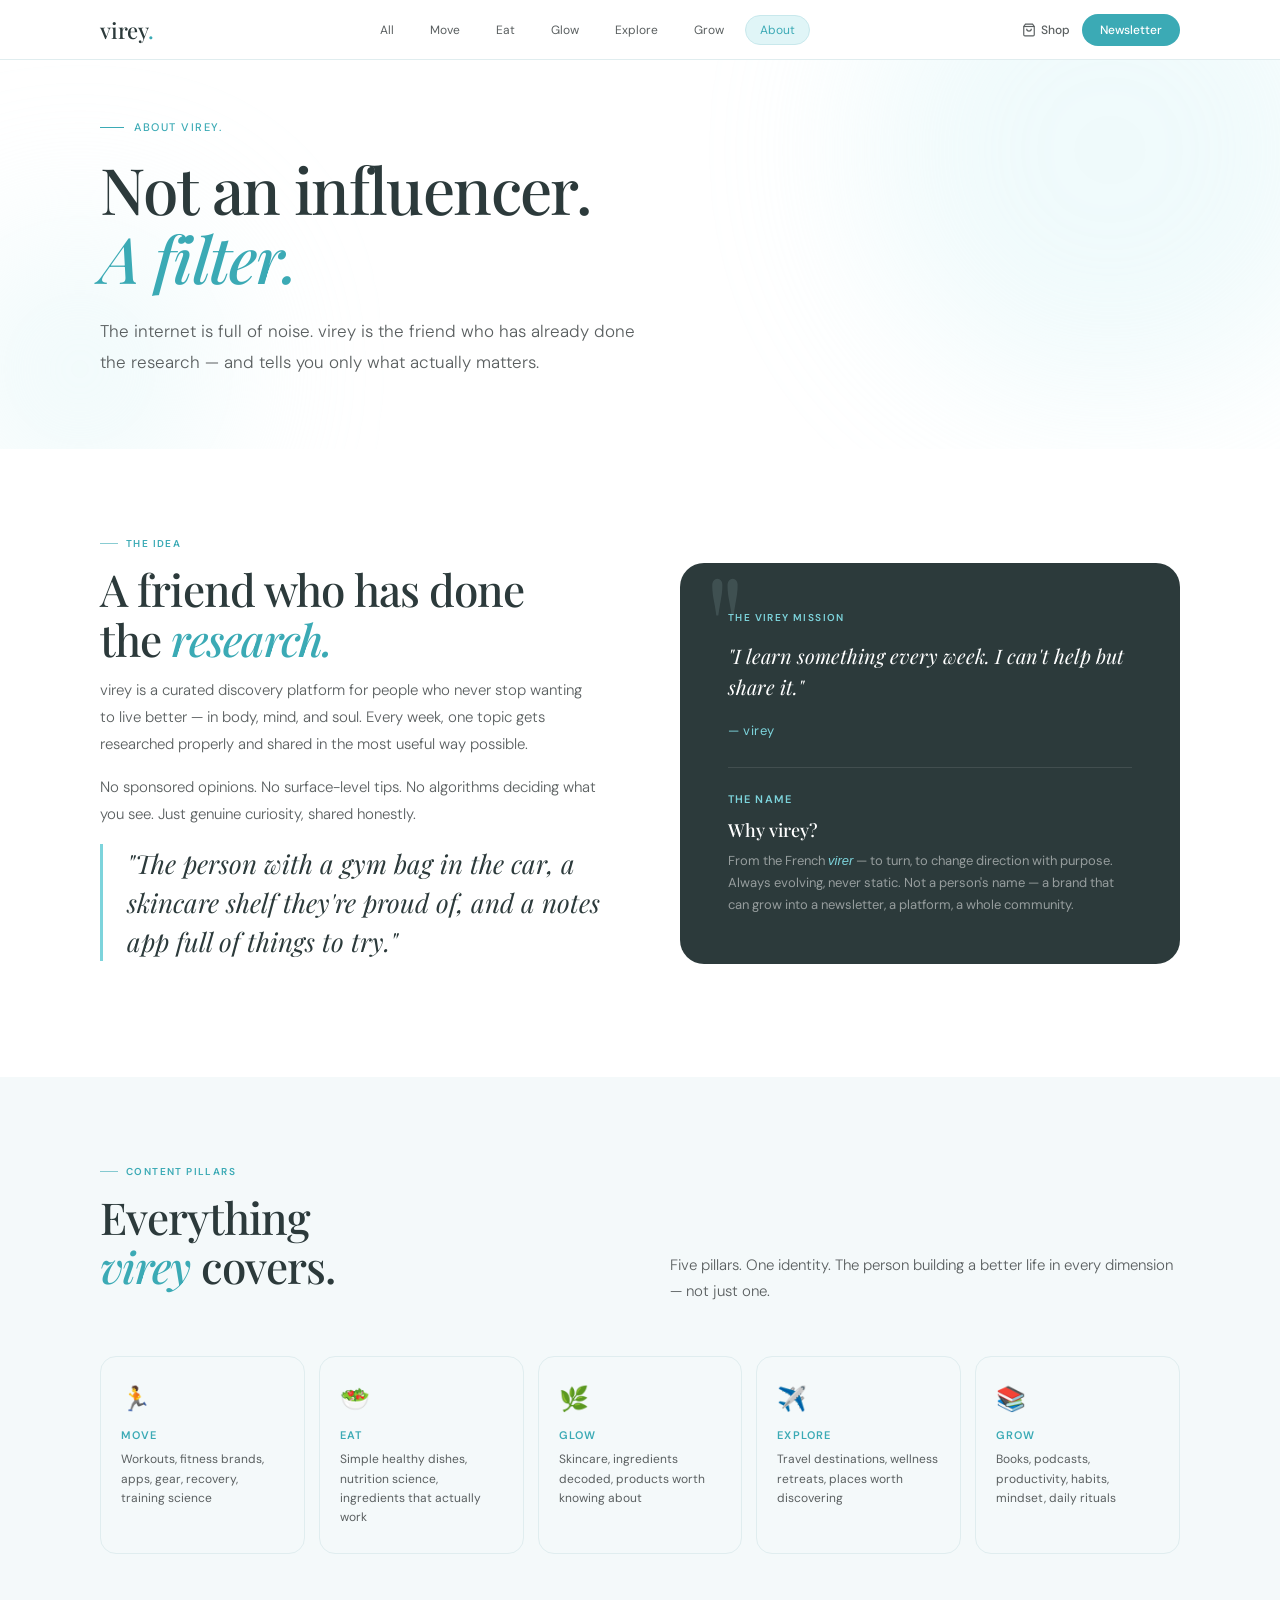
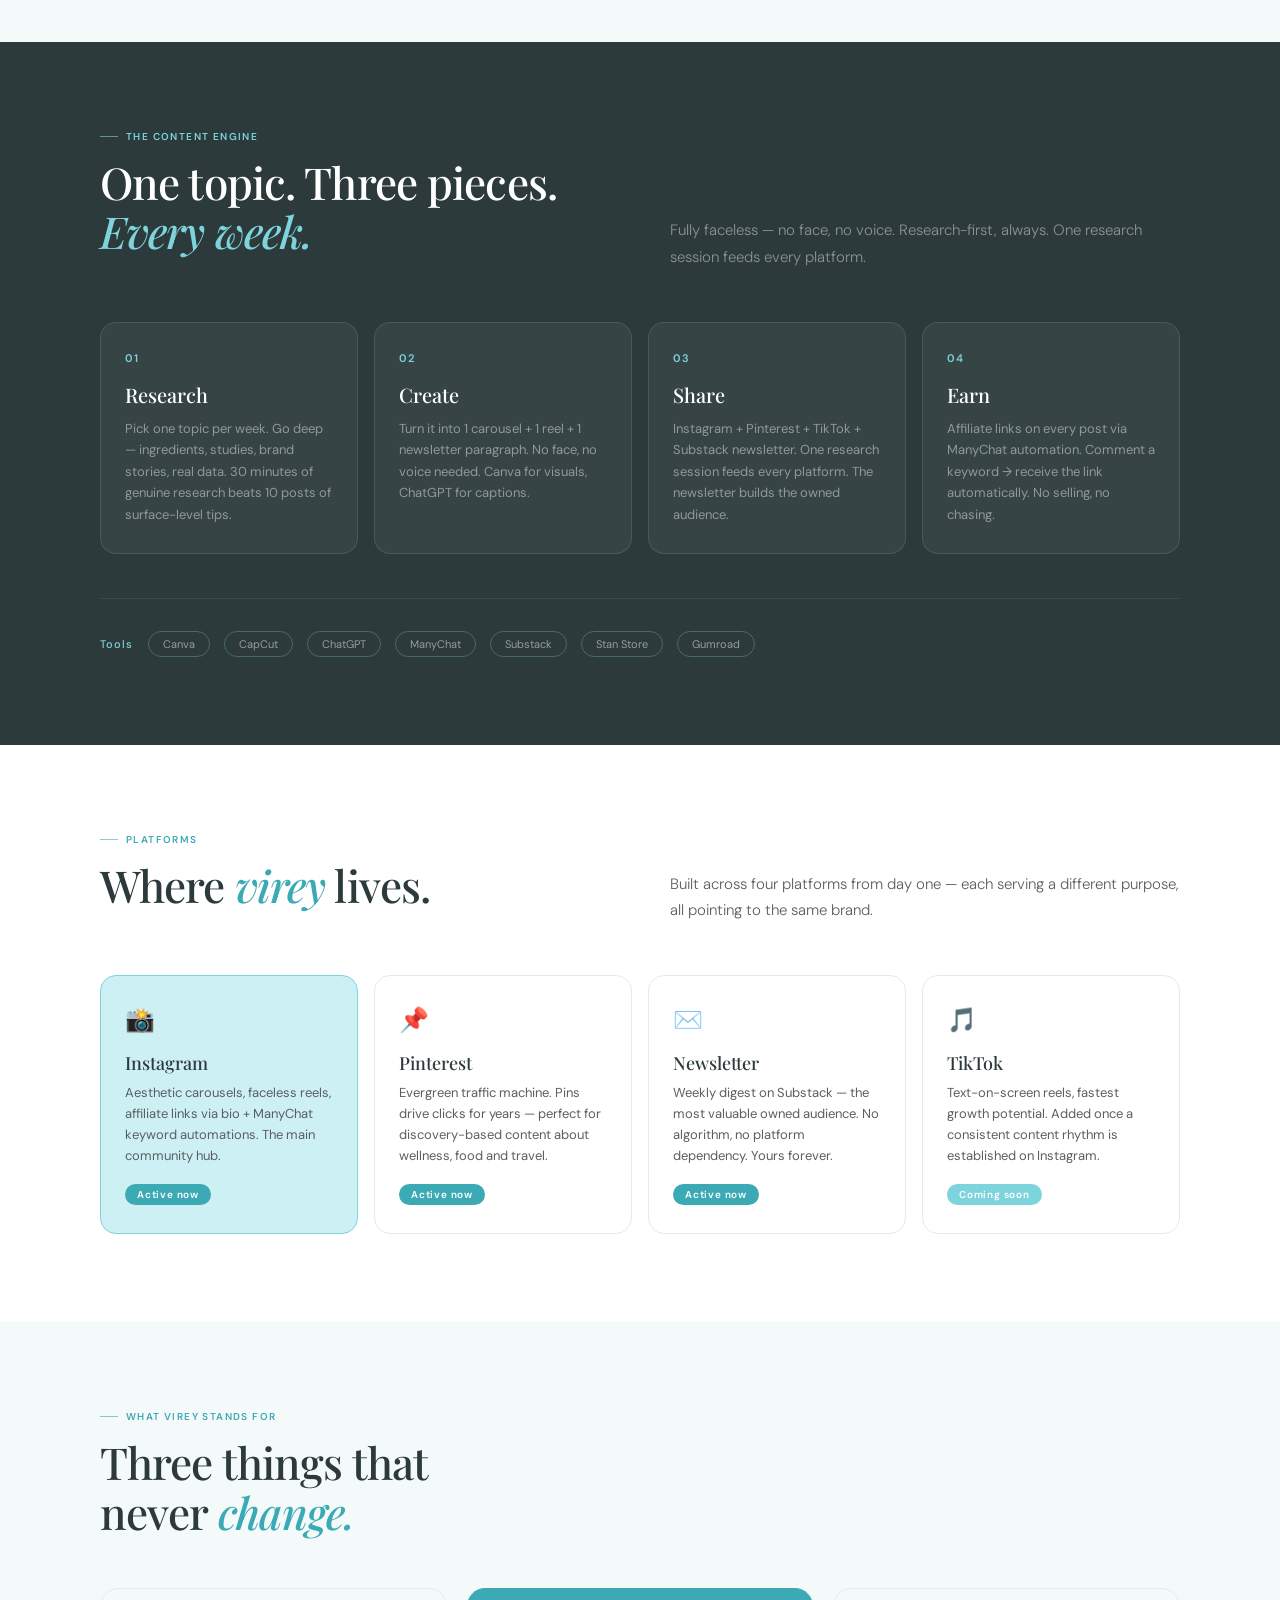
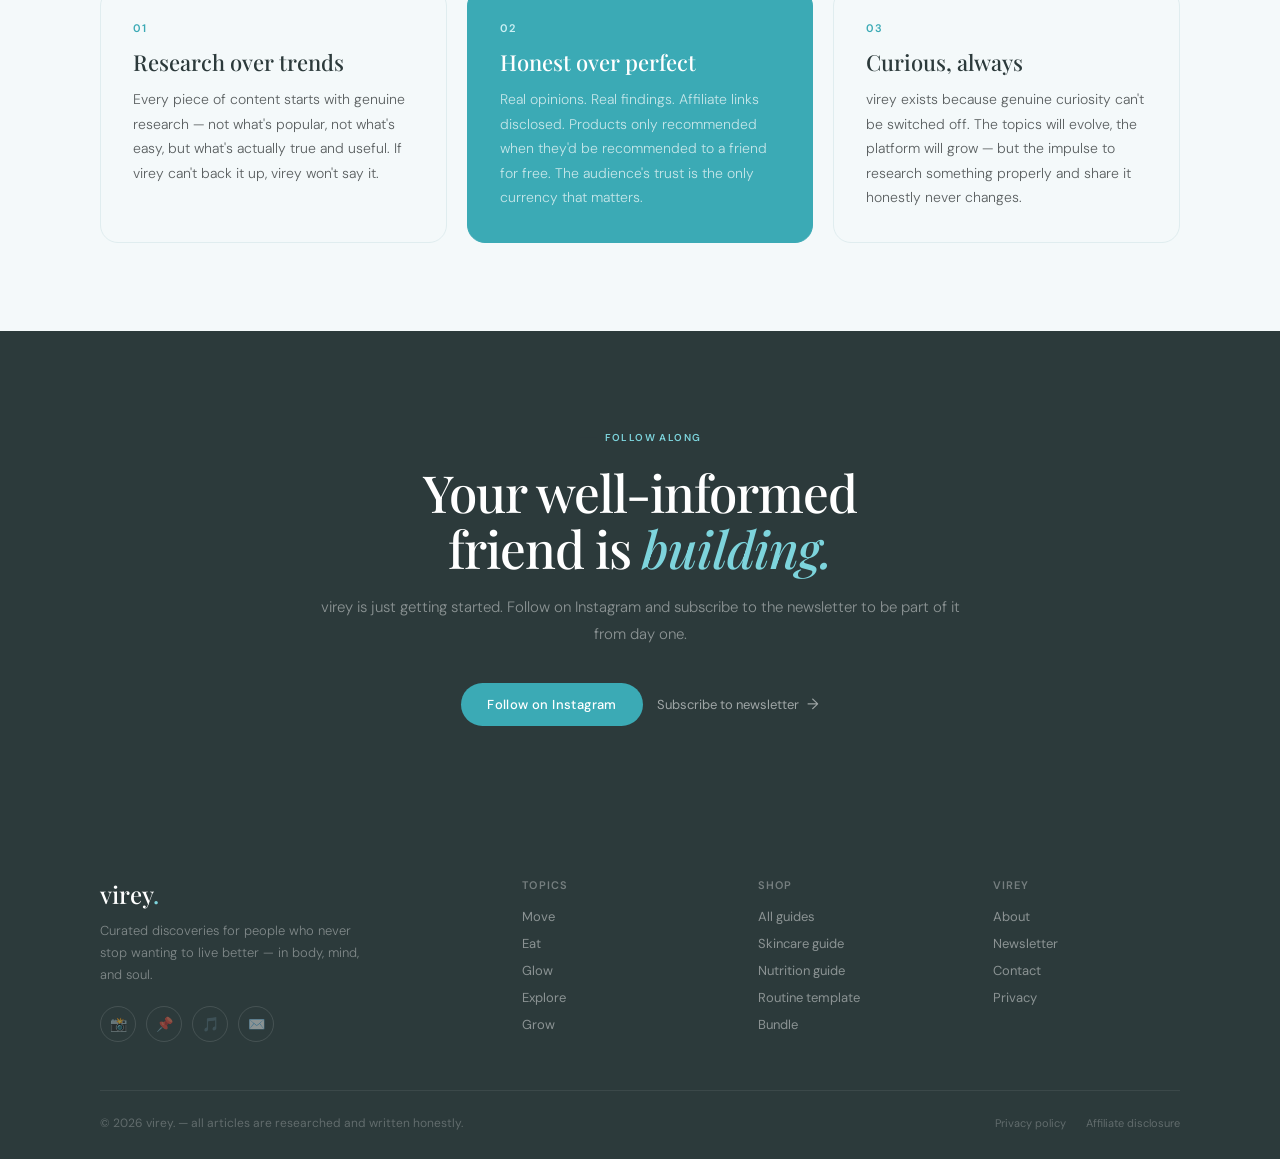
==== commit 8143806b: "Update about.html" ====
--- a/about.html
+++ b/about.html
@@ -239,7 +239,7 @@
       </div>
       <div class="what-right reveal rd2">
         <div class="what-right-label">The virey mission</div>
-        <p class="what-right-text">"I research so you don't have to. I share because I can't not."</p>
+        <p class="what-right-text">"I learn something every week. I can't help but share it."</p>
         <p class="what-right-sub">— virey</p>
         <div style="margin-top:28px;padding-top:24px;border-top:0.5px solid rgba(255,255,255,0.1);">
           <div style="font-size:11px;font-weight:600;letter-spacing:0.1em;text-transform:uppercase;color:var(--sky);margin-bottom:12px;">The name</div>
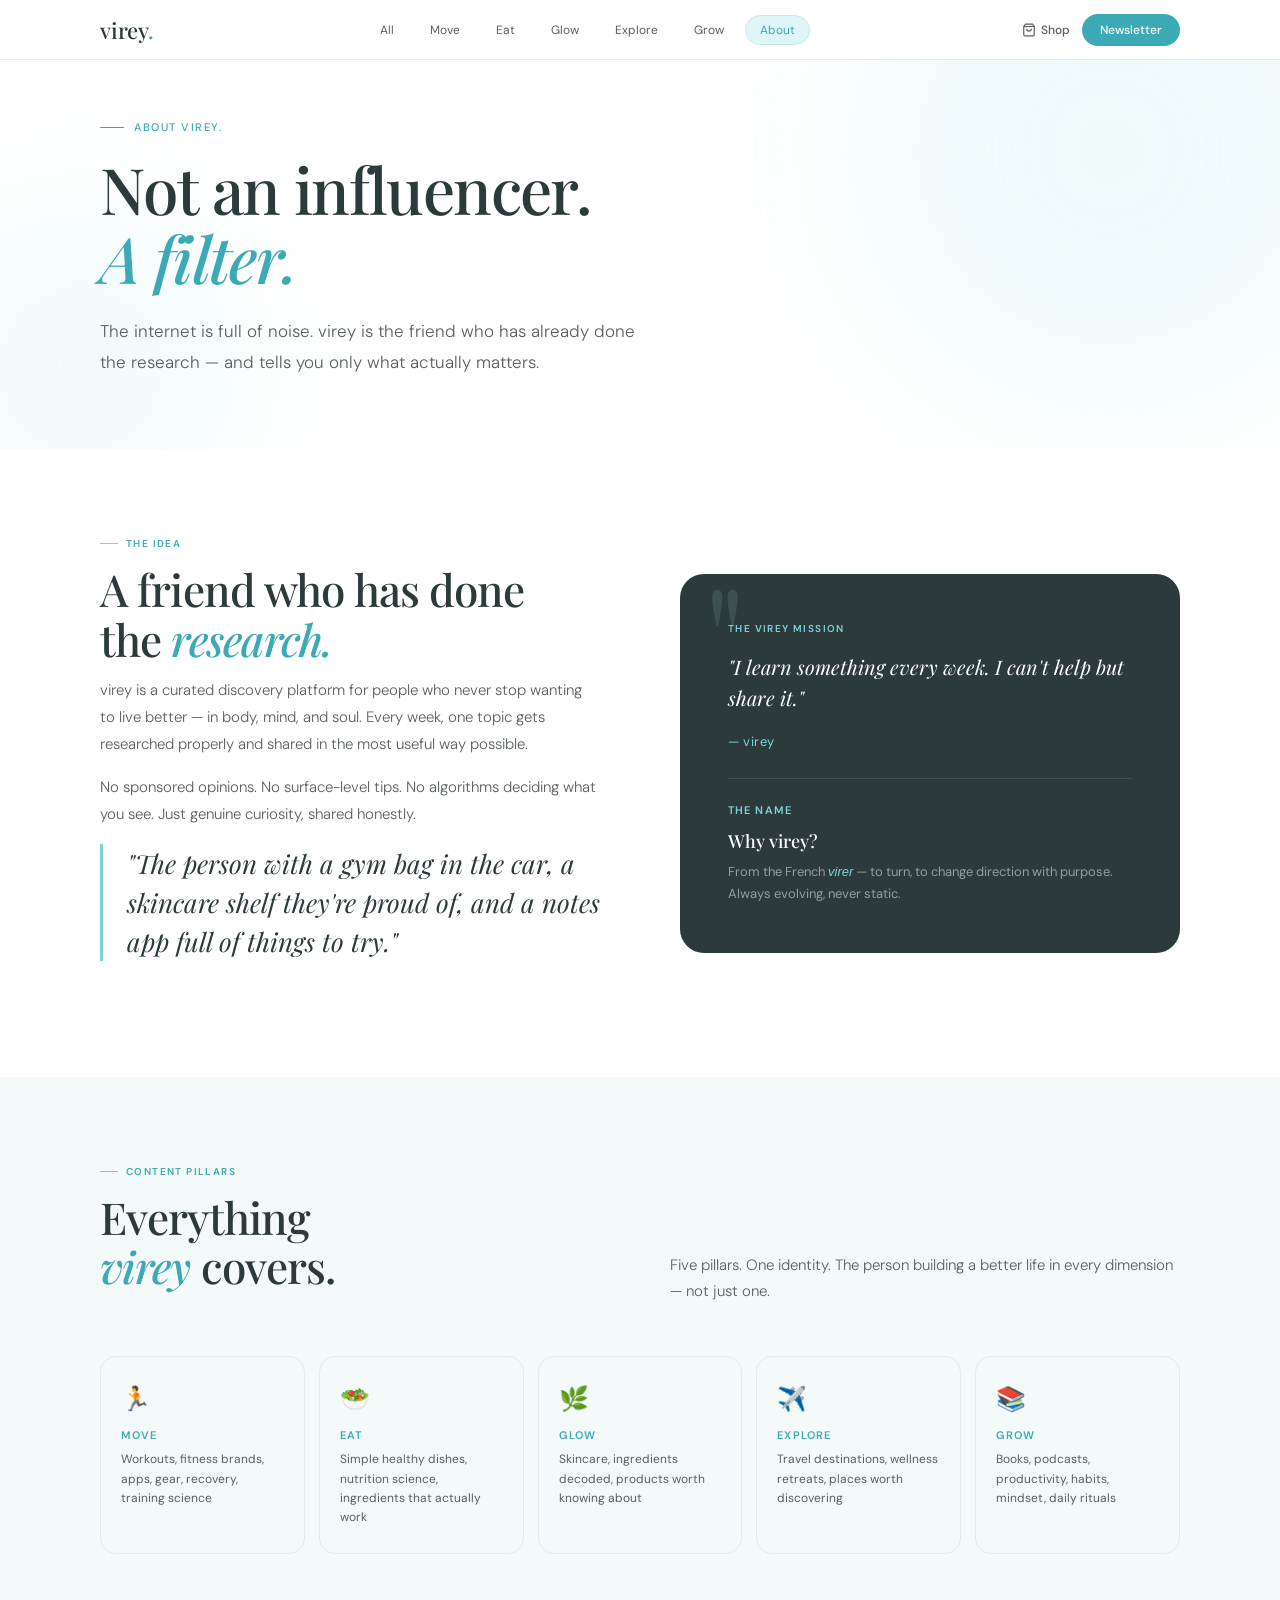
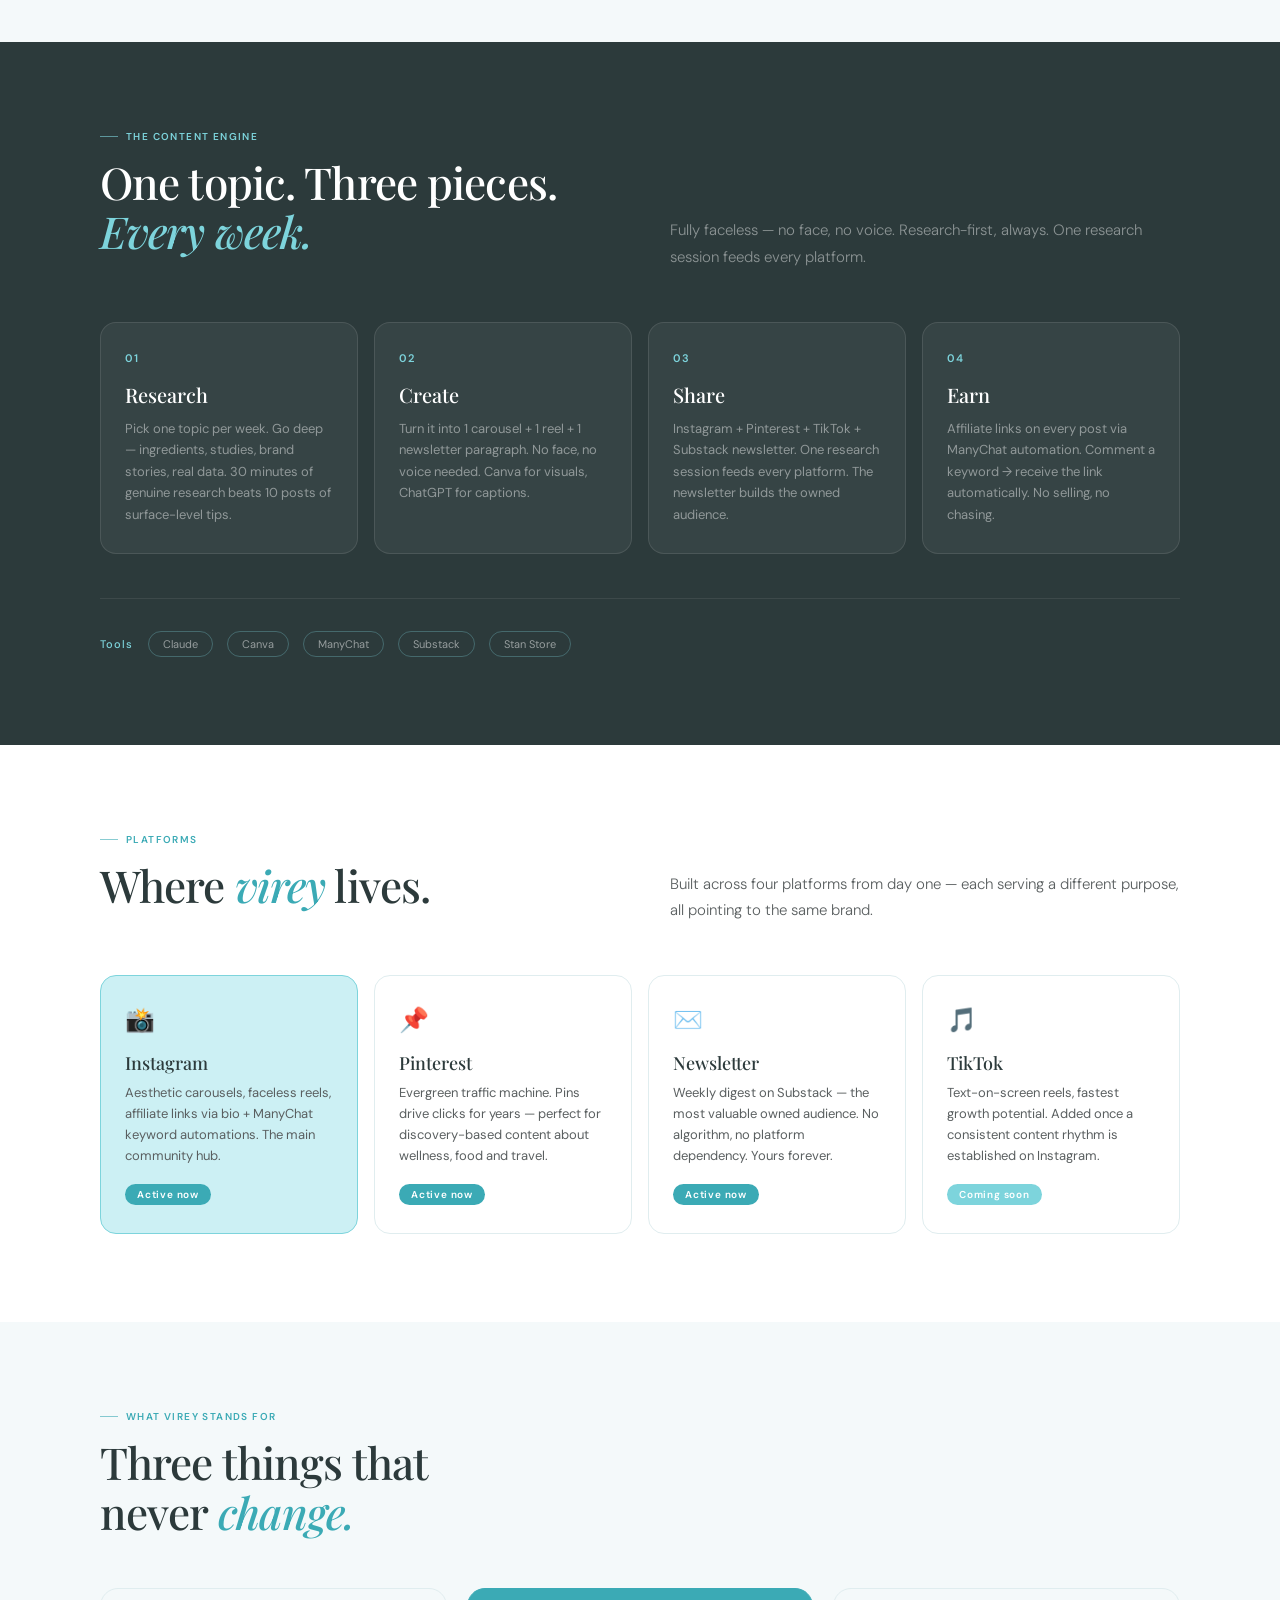
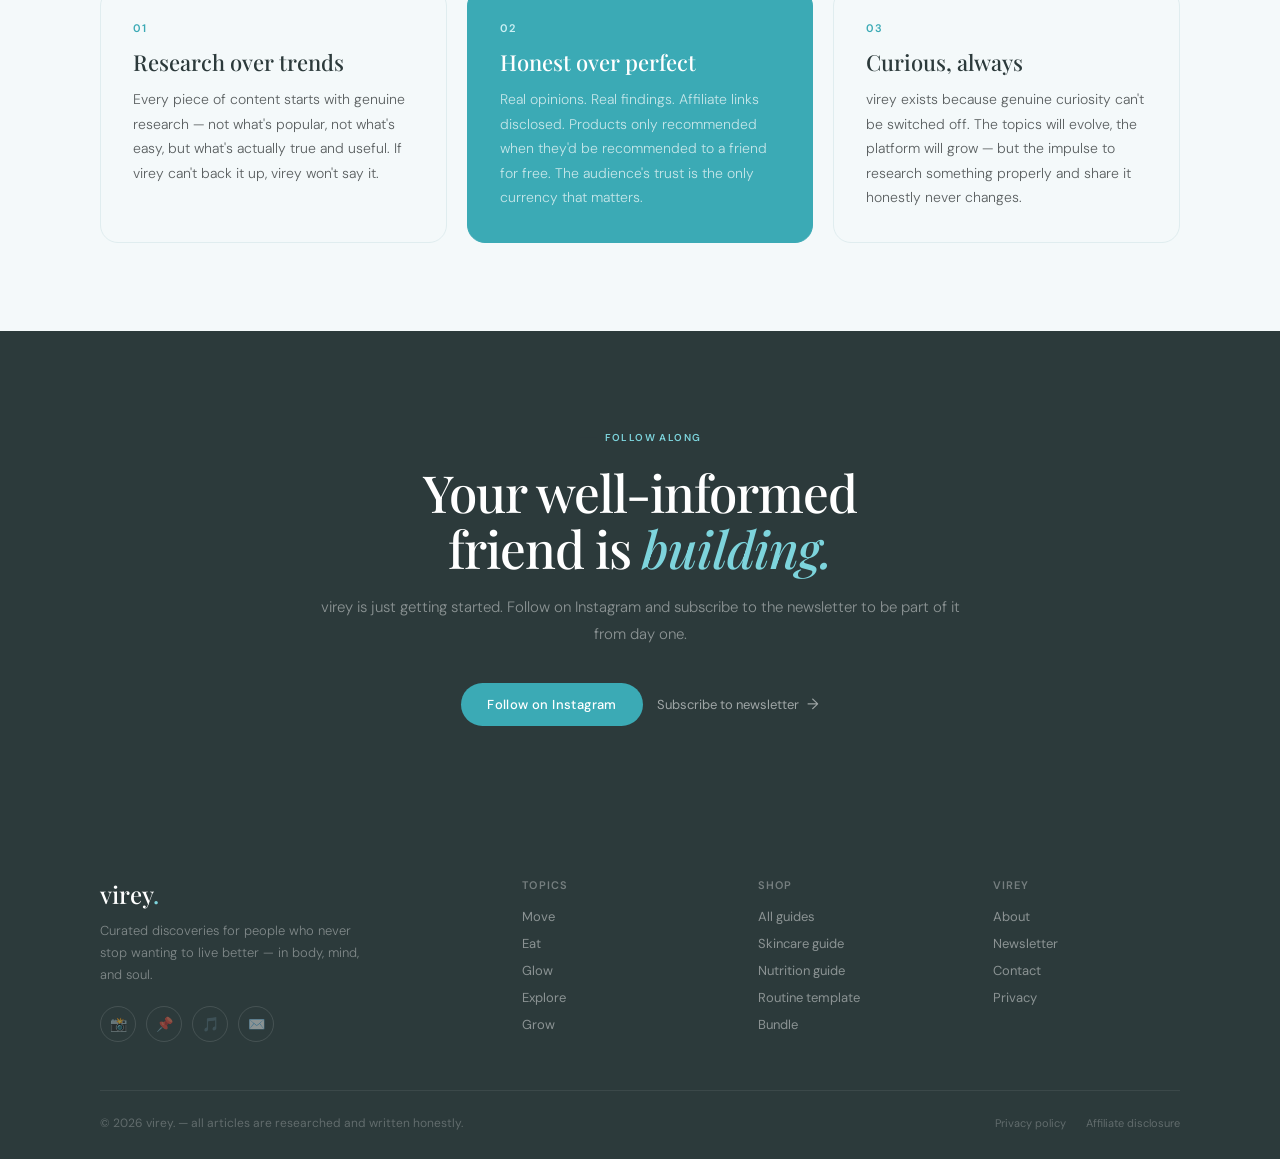
==== commit 29f5a69f: "Update tools section in about.html Removed references to CapCut and ChatGPT from the tools section." ====
--- a/about.html
+++ b/about.html
@@ -244,7 +244,7 @@
         <div style="margin-top:28px;padding-top:24px;border-top:0.5px solid rgba(255,255,255,0.1);">
           <div style="font-size:11px;font-weight:600;letter-spacing:0.1em;text-transform:uppercase;color:var(--sky);margin-bottom:12px;">The name</div>
           <div style="font-family:'Playfair Display',serif;font-size:18px;font-weight:500;color:white;margin-bottom:8px;">Why virey?</div>
-          <div style="font-size:13px;line-height:1.7;color:rgba(255,255,255,0.5);">From the French <em style="font-style:italic;color:var(--sky)">virer</em> — to turn, to change direction with purpose. Always evolving, never static. Not a person's name — a brand that can grow into a newsletter, a platform, a whole community.</div>
+          <div style="font-size:13px;line-height:1.7;color:rgba(255,255,255,0.5);">From the French <em style="font-style:italic;color:var(--sky)">virer</em> — to turn, to change direction with purpose. Always evolving, never static.</div>
         </div>
       </div>
     </div>
@@ -327,13 +327,11 @@
     </div>
     <div class="how-tools reveal">
       <span class="how-tools-label">Tools</span>
+      <span class="tool-pill">Claude</span>
       <span class="tool-pill">Canva</span>
-      <span class="tool-pill">CapCut</span>
-      <span class="tool-pill">ChatGPT</span>
       <span class="tool-pill">ManyChat</span>
       <span class="tool-pill">Substack</span>
       <span class="tool-pill">Stan Store</span>
-      <span class="tool-pill">Gumroad</span>
     </div>
   </div>
 </section>
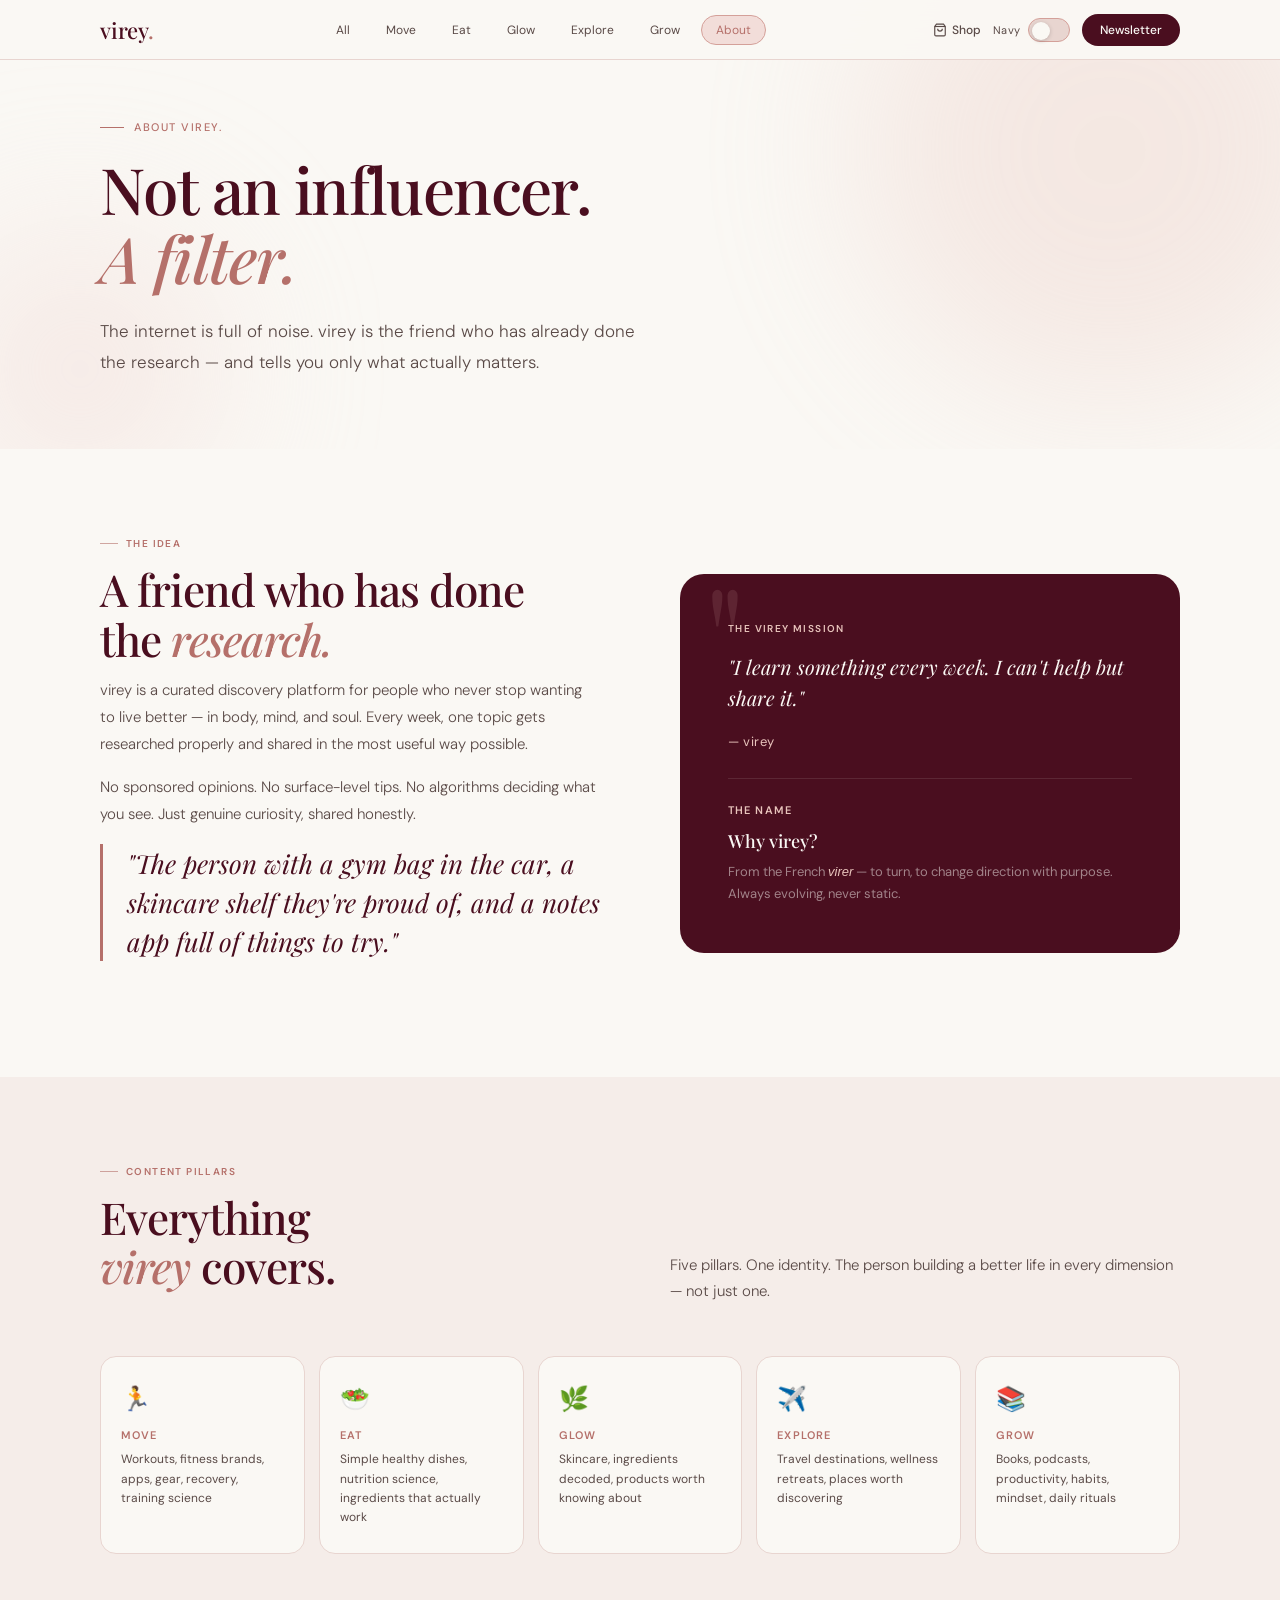
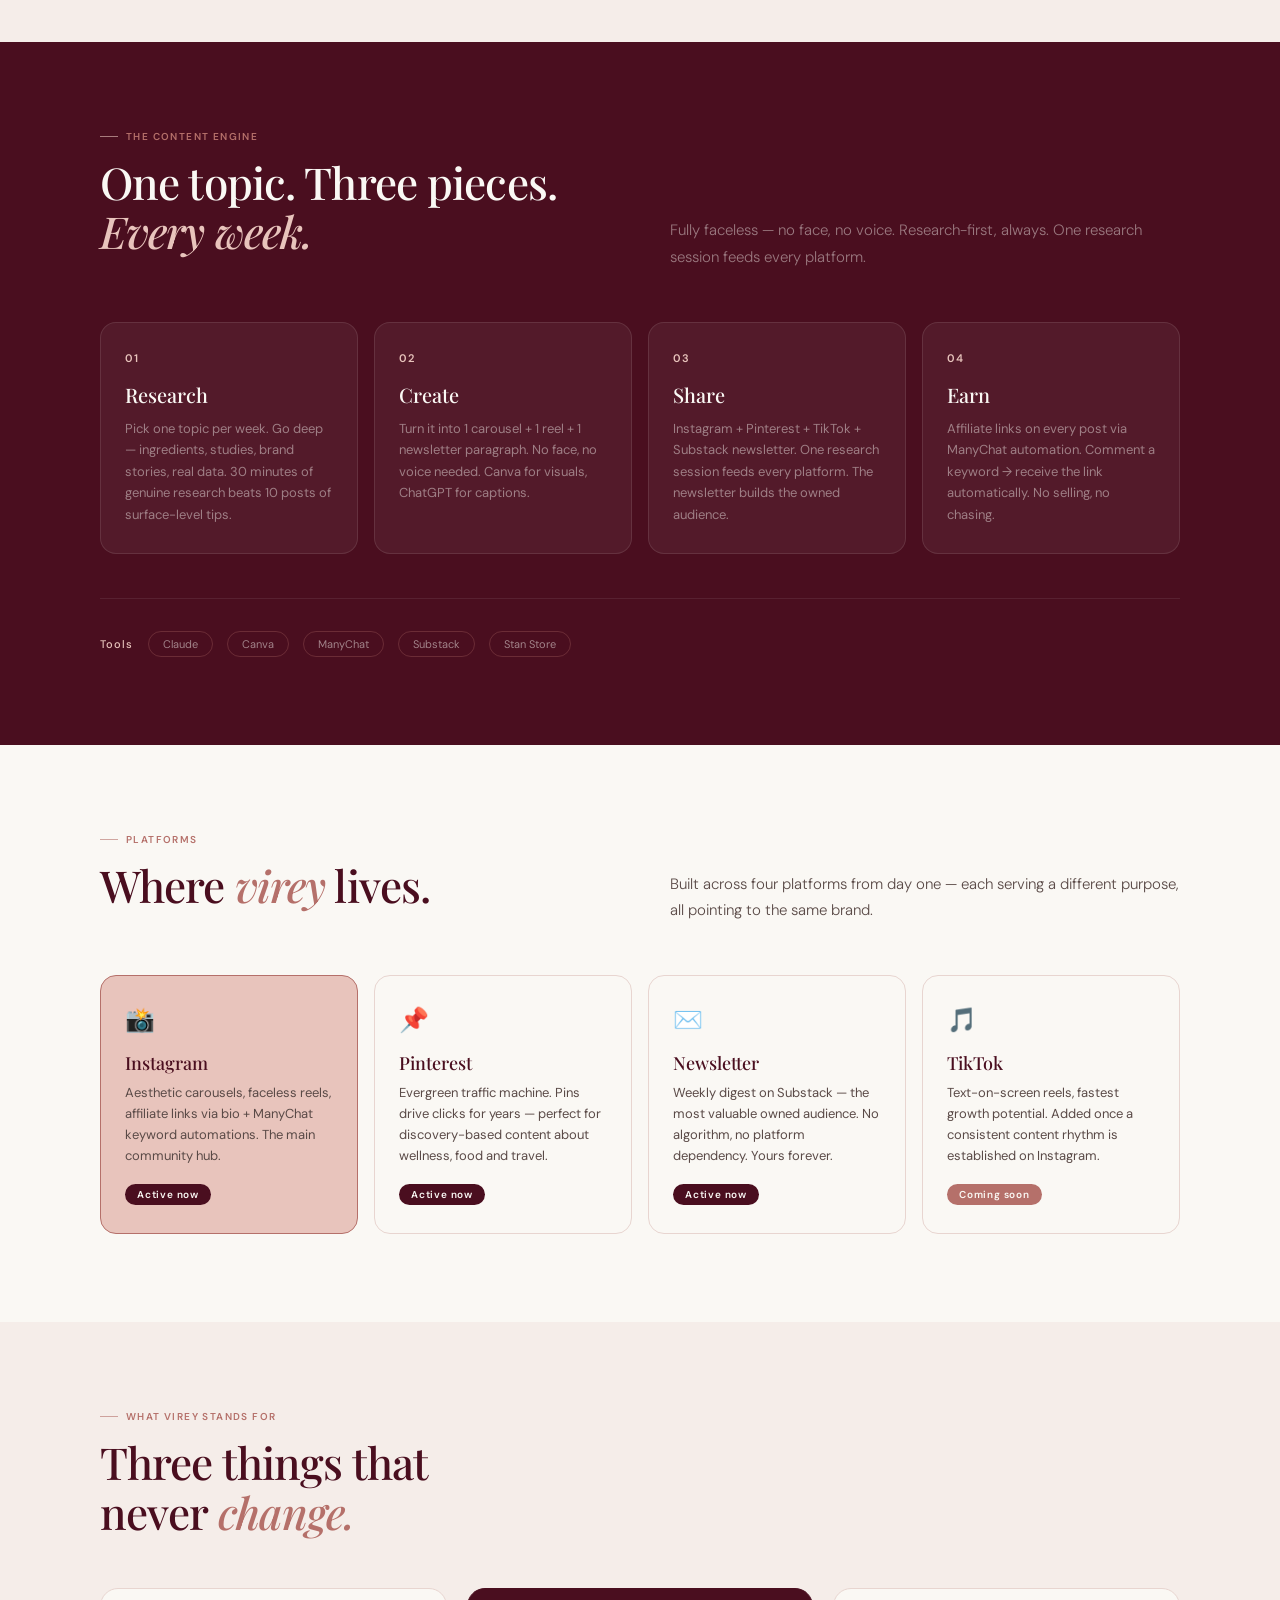
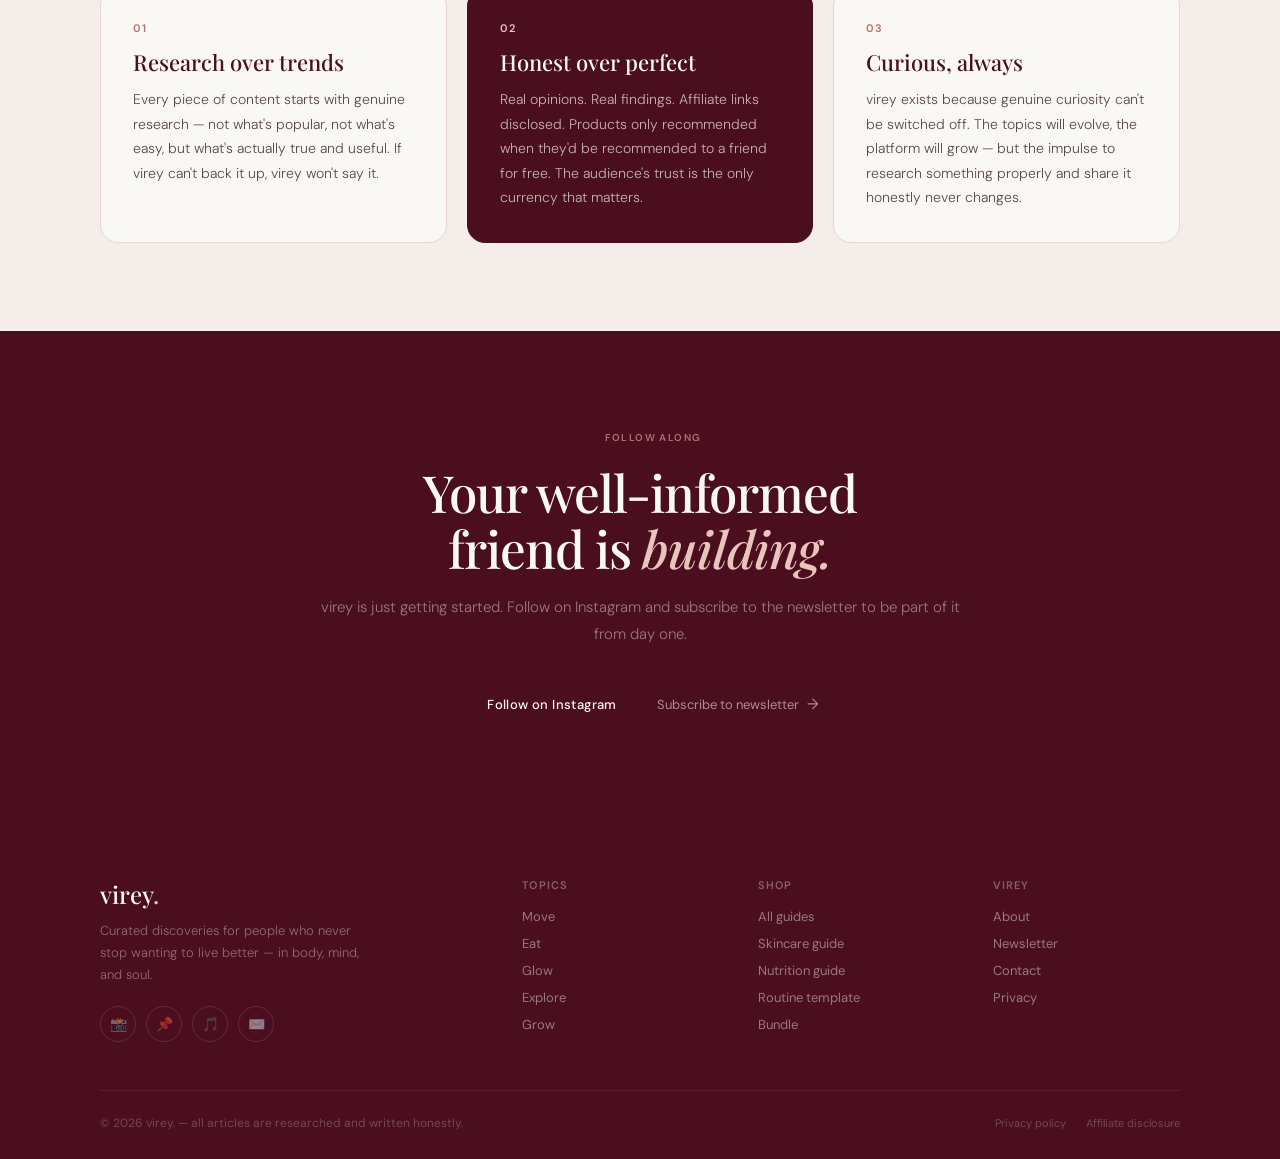
==== commit a8800ecc: "Add files via upload" ====
--- a/about.html
+++ b/about.html
@@ -8,8 +8,26 @@
   <link rel="preconnect" href="https://fonts.gstatic.com" crossorigin>
   <link href="https://fonts.googleapis.com/css2?family=Playfair+Display:ital,wght@0,400;0,500;0,700;1,400;1,500&family=DM+Sans:ital,wght@0,300;0,400;0,500;1,300&display=swap" rel="stylesheet">
 <style>
+/* ============================================================
+   virey. — about page styles
+   G1 PALETTE: cream #FAF8F4 / dusty rose #B5706A /
+               soft blush #E8C4BC / garnet #4A0E1F
+   ============================================================ */
+
 /* ── DESIGN TOKENS ── */
-:root{--white:#FFFFFF;--ice:#F4F9FA;--celeste:#CCF0F4;--sky:#7DD4DC;--ocean:#3BAAB5;--mist:#E0F5F7;--slate:#5A5F60;--ink:#2C3A3B;--border:#E0EDEF;--border2:#C8E8EC;}
+:root {
+  --white:    #FAF8F4;      /* cream — replaces pure white as the base */
+  --ice:      #F5EDE9;      /* warm blush tint — used for card backgrounds */
+  --celeste:  #E8C4BC;      /* soft blush — primary brand tint */
+  --sky:      #B5706A;      /* dusty rose — accents, stars, highlights */
+  --ocean:    #B5706A;      /* dusty rose — buttons, links, CTAs */
+  --mist:     #F2DDD9;      /* lightest blush wash — hover states */
+  --slate:    #5A4A47;      /* warm body text colour */
+  --ink:      #4A0E1F;      /* garnet — headings and dark sections background */
+  --border:   #E8D5D0;      /* default card/section border */
+  --border2:  #D4A099;      /* rose-tinted border for focus states */
+}
+
 *,*::before,*::after{box-sizing:border-box;margin:0;padding:0;}
 html{scroll-behavior:smooth;}
 body{font-family:'DM Sans',sans-serif;background:var(--white);color:var(--ink);overflow-x:hidden;}
@@ -17,18 +35,18 @@
 .container{max-width:1160px;margin:0 auto;padding:0 40px;}
 
 /* ── NAV ── */
-.nav{position:fixed;top:0;left:0;right:0;z-index:200;background:rgba(255,255,255,0.94);backdrop-filter:blur(14px);border-bottom:0.5px solid var(--border);height:60px;display:flex;align-items:center;}
+.nav{position:fixed;top:0;left:0;right:0;z-index:200;background:rgba(250,248,244,0.94);backdrop-filter:blur(14px);border-bottom:0.5px solid var(--border);height:60px;display:flex;align-items:center;}
 .nav-inner{display:flex;align-items:center;justify-content:space-between;width:100%;}
 .nav-logo{font-family:'Playfair Display',serif;font-size:22px;font-weight:500;color:var(--ink);letter-spacing:-0.01em;}
-.nav-logo span{color:var(--ocean);}
+.nav-logo span{color:var(--sky);}
 .nav-topics{display:flex;gap:6px;}
 .nav-topic{font-size:12px;font-weight:400;color:var(--slate);padding:6px 14px;border-radius:999px;border:0.5px solid transparent;transition:all 0.2s;cursor:pointer;}
-.nav-topic:hover,.nav-topic.active{background:var(--mist);color:var(--ocean);border-color:var(--border2);}
+.nav-topic:hover,.nav-topic.active{background:var(--mist);color:var(--sky);border-color:var(--border2);}
 .nav-right{display:flex;gap:12px;align-items:center;}
 .nav-shop{font-size:12px;font-weight:500;color:var(--slate);display:flex;align-items:center;gap:5px;transition:color 0.2s;}
-.nav-shop:hover{color:var(--ocean);}
-.nav-subscribe{font-size:12px;font-weight:500;padding:8px 18px;border-radius:999px;background:var(--ocean);color:white;transition:all 0.2s;}
-.nav-subscribe:hover{background:var(--ink);}
+.nav-shop:hover{color:var(--sky);}
+.nav-subscribe{font-size:12px;font-weight:500;padding:8px 18px;border-radius:999px;background:var(--ink);color:var(--white);transition:all 0.2s;}
+.nav-subscribe:hover{background:var(--sky);}
 
 /* ── SHARED SECTION STYLES ── */
 .section{padding:88px 0;}
@@ -37,34 +55,34 @@
 .eyebrow{display:flex;align-items:center;gap:8px;margin-bottom:14px;}
 .eyebrow::before{content:'';width:18px;height:1px;background:currentColor;opacity:0.6;}
 .eyebrow-text{font-size:10px;font-weight:600;letter-spacing:0.14em;text-transform:uppercase;}
-.eye-ocean{color:var(--ocean);}
+.eye-ocean{color:var(--sky);}
 .eye-sky{color:var(--sky);}
 .sh2{font-family:'Playfair Display',serif;font-size:clamp(28px,3.5vw,44px);font-weight:500;line-height:1.12;letter-spacing:-0.02em;color:var(--ink);margin-bottom:14px;}
-.sh2 em{font-style:italic;color:var(--ocean);}
+.sh2 em{font-style:italic;color:var(--sky);}
 .sp{font-size:15px;line-height:1.75;color:var(--slate);font-weight:300;}
 .section-head-split{display:grid;grid-template-columns:1fr 1fr;gap:60px;align-items:end;}
 .btn{display:inline-block;font-size:13px;font-weight:500;letter-spacing:0.03em;padding:13px 26px;border-radius:999px;transition:all 0.2s;}
-.btn-fill{background:var(--ocean);color:white;}
-.btn-fill:hover{background:var(--ink);transform:translateY(-2px);}
+.btn-fill{background:var(--ink);color:var(--white);}
+.btn-fill:hover{background:var(--sky);transform:translateY(-2px);}
 
 /* ── FOOTER ── */
 footer{background:var(--ink);padding:52px 0 28px;}
 .footer-top{display:grid;grid-template-columns:2fr 1fr 1fr 1fr;gap:48px;margin-bottom:48px;}
-.footer-brand-name{font-family:'Playfair Display',serif;font-size:24px;font-weight:500;color:white;margin-bottom:10px;}
-.footer-brand-name span{color:var(--sky);}
-.footer-brand-desc{font-size:13px;color:rgba(255,255,255,0.4);line-height:1.7;font-weight:300;max-width:260px;margin-bottom:20px;}
+.footer-brand-name{font-family:'Playfair Display',serif;font-size:24px;font-weight:500;color:var(--white);margin-bottom:10px;}
+.footer-brand-name span{color:var(--celeste);}
+.footer-brand-desc{font-size:13px;color:rgba(250,248,244,0.4);line-height:1.7;font-weight:300;max-width:260px;margin-bottom:20px;}
 .footer-socials{display:flex;gap:10px;}
-.fsoc{width:36px;height:36px;border-radius:50%;border:0.5px solid rgba(255,255,255,0.12);display:flex;align-items:center;justify-content:center;font-size:14px;color:rgba(255,255,255,0.45);transition:all 0.2s;cursor:pointer;}
-.fsoc:hover{border-color:var(--sky);color:var(--sky);}
-.footer-col-title{font-size:11px;font-weight:600;letter-spacing:0.1em;text-transform:uppercase;color:rgba(255,255,255,0.35);margin-bottom:16px;}
+.fsoc{width:36px;height:36px;border-radius:50%;border:0.5px solid rgba(250,248,244,0.12);display:flex;align-items:center;justify-content:center;font-size:14px;color:rgba(250,248,244,0.45);transition:all 0.2s;cursor:pointer;}
+.fsoc:hover{border-color:var(--celeste);color:var(--celeste);}
+.footer-col-title{font-size:11px;font-weight:600;letter-spacing:0.1em;text-transform:uppercase;color:rgba(250,248,244,0.35);margin-bottom:16px;}
 .footer-links{display:flex;flex-direction:column;gap:10px;}
-.footer-links a{font-size:13px;color:rgba(255,255,255,0.45);transition:color 0.2s;}
-.footer-links a:hover{color:var(--sky);}
-.footer-bottom{border-top:0.5px solid rgba(255,255,255,0.07);padding-top:24px;display:flex;justify-content:space-between;align-items:center;flex-wrap:wrap;gap:12px;}
-.footer-copy{font-size:12px;color:rgba(255,255,255,0.25);}
+.footer-links a{font-size:13px;color:rgba(250,248,244,0.45);transition:color 0.2s;}
+.footer-links a:hover{color:var(--celeste);}
+.footer-bottom{border-top:0.5px solid rgba(250,248,244,0.07);padding-top:24px;display:flex;justify-content:space-between;align-items:center;flex-wrap:wrap;gap:12px;}
+.footer-copy{font-size:12px;color:rgba(250,248,244,0.25);}
 .footer-legal{display:flex;gap:20px;}
-.footer-legal a{font-size:11px;color:rgba(255,255,255,0.25);transition:color 0.2s;}
-.footer-legal a:hover{color:var(--sky);}
+.footer-legal a{font-size:11px;color:rgba(250,248,244,0.25);transition:color 0.2s;}
+.footer-legal a:hover{color:var(--celeste);}
 
 /* ── REVEAL ANIMATIONS ── */
 .reveal{opacity:0;transform:translateY(22px);transition:opacity 0.65s ease,transform 0.65s ease;}
@@ -82,10 +100,10 @@
 .ah-blob2{width:280px;height:280px;background:var(--mist);opacity:0.5;bottom:-60px;left:-60px;}
 .about-hero-inner{position:relative;z-index:1;max-width:720px;}
 .about-hero-eyebrow{display:flex;align-items:center;gap:10px;margin-bottom:20px;}
-.about-hero-eyebrow::before{content:'';width:24px;height:1px;background:var(--ocean);}
-.about-hero-eyebrow span{font-size:11px;font-weight:500;letter-spacing:0.14em;text-transform:uppercase;color:var(--ocean);}
+.about-hero-eyebrow::before{content:'';width:24px;height:1px;background:var(--sky);}
+.about-hero-eyebrow span{font-size:11px;font-weight:500;letter-spacing:0.14em;text-transform:uppercase;color:var(--sky);}
 .about-hero-h1{font-family:'Playfair Display',serif;font-size:clamp(42px,5vw,64px);font-weight:500;line-height:1.08;letter-spacing:-0.025em;color:var(--ink);margin-bottom:24px;}
-.about-hero-h1 em{font-style:italic;color:var(--ocean);}
+.about-hero-h1 em{font-style:italic;color:var(--sky);}
 .about-hero-p{font-size:17px;line-height:1.8;color:var(--slate);font-weight:300;max-width:560px;}
 
 /* ── WHAT IS VIREY ── */
@@ -93,80 +111,87 @@
 .what-grid{display:grid;grid-template-columns:1fr 1fr;gap:80px;align-items:center;}
 .what-quote{font-family:'Playfair Display',serif;font-size:clamp(18px,2.2vw,26px);font-style:italic;line-height:1.5;color:var(--ink);border-left:3px solid var(--sky);padding-left:24px;margin-bottom:28px;}
 .what-body{font-size:15px;line-height:1.8;color:var(--slate);font-weight:300;margin-bottom:16px;}
+/* Right panel — dark garnet background */
 .what-right{background:var(--ink);border-radius:24px;padding:48px;position:relative;overflow:hidden;}
 .what-right::before{content:'"';font-family:'Playfair Display',serif;font-size:140px;line-height:1;color:var(--celeste);opacity:0.12;position:absolute;top:-10px;left:24px;pointer-events:none;}
-.what-right-label{font-size:10px;font-weight:600;letter-spacing:0.14em;text-transform:uppercase;color:var(--sky);margin-bottom:16px;}
-.what-right-text{font-family:'Playfair Display',serif;font-size:20px;font-style:italic;line-height:1.55;color:white;margin-bottom:20px;position:relative;z-index:1;}
-.what-right-sub{font-size:13px;color:var(--sky);letter-spacing:0.04em;}
+.what-right-label{font-size:10px;font-weight:600;letter-spacing:0.14em;text-transform:uppercase;color:var(--celeste);margin-bottom:16px;}
+.what-right-text{font-family:'Playfair Display',serif;font-size:20px;font-style:italic;line-height:1.55;color:var(--white);margin-bottom:20px;position:relative;z-index:1;}
+.what-right-sub{font-size:13px;color:var(--celeste);letter-spacing:0.04em;}
 
 /* ── PILLARS ── */
 .pillars-section{padding:88px 0;background:var(--ice);}
 .pillars-intro{display:grid;grid-template-columns:1fr 1fr;gap:60px;align-items:end;margin-bottom:52px;}
 .pillars-grid{display:grid;grid-template-columns:repeat(5,1fr);gap:14px;}
-.pillar-card{border-radius:16px;padding:26px 20px;border:0.5px solid var(--border);transition:all 0.25s;position:relative;overflow:hidden;}
+.pillar-card{border-radius:16px;padding:26px 20px;border:0.5px solid var(--border);background:var(--white);transition:all 0.25s;position:relative;overflow:hidden;}
 .pillar-card::after{content:'';position:absolute;inset:0;background:var(--celeste);opacity:0;transition:opacity 0.25s;z-index:0;}
 .pillar-card:hover::after{opacity:0.18;}
 .pillar-card:hover{border-color:var(--sky);transform:translateY(-4px);}
 .pillar-icon{font-size:24px;margin-bottom:14px;display:block;position:relative;z-index:1;}
-.pillar-name{font-size:11px;font-weight:600;letter-spacing:0.1em;text-transform:uppercase;color:var(--ocean);margin-bottom:8px;position:relative;z-index:1;}
+.pillar-name{font-size:11px;font-weight:600;letter-spacing:0.1em;text-transform:uppercase;color:var(--sky);margin-bottom:8px;position:relative;z-index:1;}
 .pillar-desc{font-size:12px;line-height:1.6;color:var(--slate);position:relative;z-index:1;}
 
 /* ── HOW IT WORKS ── */
 .how-section{padding:88px 0;background:var(--ink);}
-.how-h2{font-family:'Playfair Display',serif;font-size:clamp(28px,3.5vw,44px);font-weight:500;line-height:1.12;letter-spacing:-0.02em;color:white;margin-bottom:14px;}
-.how-h2 em{font-style:italic;color:var(--sky);}
-.how-sub{font-size:15px;line-height:1.75;color:rgba(255,255,255,0.45);font-weight:300;}
+.how-h2{font-family:'Playfair Display',serif;font-size:clamp(28px,3.5vw,44px);font-weight:500;line-height:1.12;letter-spacing:-0.02em;color:var(--white);margin-bottom:14px;}
+.how-h2 em{font-style:italic;color:var(--celeste);}
+.how-sub{font-size:15px;line-height:1.75;color:rgba(250,248,244,0.45);font-weight:300;}
 .how-head{display:grid;grid-template-columns:1fr 1fr;gap:60px;align-items:end;margin-bottom:52px;}
 .how-grid{display:grid;grid-template-columns:repeat(4,1fr);gap:16px;}
-.how-step{background:rgba(255,255,255,0.05);border:0.5px solid rgba(255,255,255,0.1);border-radius:16px;padding:28px 24px;transition:all 0.2s;}
-.how-step:hover{background:rgba(204,240,244,0.1);border-color:rgba(125,212,220,0.3);}
-.how-num{font-size:11px;font-weight:600;color:var(--sky);letter-spacing:0.08em;margin-bottom:16px;}
-.how-title{font-family:'Playfair Display',serif;font-size:20px;font-weight:500;color:white;margin-bottom:10px;}
-.how-body{font-size:13px;line-height:1.65;color:rgba(255,255,255,0.45);}
-.how-tools{margin-top:44px;padding-top:32px;border-top:0.5px solid rgba(255,255,255,0.08);display:flex;align-items:center;gap:14px;flex-wrap:wrap;}
-.how-tools-label{font-size:11px;letter-spacing:0.1em;color:var(--sky);font-weight:500;}
-.tool-pill{font-size:11px;padding:5px 14px;border-radius:999px;border:0.5px solid rgba(125,212,220,0.3);color:rgba(255,255,255,0.5);}
+/* Step cards — semi-transparent on dark garnet background */
+.how-step{background:rgba(250,248,244,0.05);border:0.5px solid rgba(250,248,244,0.1);border-radius:16px;padding:28px 24px;transition:all 0.2s;}
+.how-step:hover{background:rgba(232,196,188,0.1);border-color:rgba(181,112,106,0.3);}
+.how-num{font-size:11px;font-weight:600;color:var(--celeste);letter-spacing:0.08em;margin-bottom:16px;}
+.how-title{font-family:'Playfair Display',serif;font-size:20px;font-weight:500;color:var(--white);margin-bottom:10px;}
+.how-body{font-size:13px;line-height:1.65;color:rgba(250,248,244,0.45);}
+.how-tools{margin-top:44px;padding-top:32px;border-top:0.5px solid rgba(250,248,244,0.08);display:flex;align-items:center;gap:14px;flex-wrap:wrap;}
+.how-tools-label{font-size:11px;letter-spacing:0.1em;color:var(--celeste);font-weight:500;}
+.tool-pill{font-size:11px;padding:5px 14px;border-radius:999px;border:0.5px solid rgba(181,112,106,0.3);color:rgba(250,248,244,0.5);}
 
 /* ── PLATFORMS ── */
 .platforms-section{padding:88px 0;background:var(--white);}
 .platforms-grid{display:grid;grid-template-columns:repeat(4,1fr);gap:16px;margin-top:52px;}
-.platform-card{background:white;border:0.5px solid var(--border);border-radius:16px;padding:28px 24px;transition:all 0.2s;}
+.platform-card{background:var(--white);border:0.5px solid var(--border);border-radius:16px;padding:28px 24px;transition:all 0.2s;}
 .platform-card:hover{border-color:var(--sky);transform:translateY(-3px);}
+/* Featured platform card uses soft blush background */
 .platform-card.featured{border-color:var(--sky);background:var(--celeste);}
 .platform-icon{font-size:24px;margin-bottom:16px;display:block;}
 .platform-name{font-family:'Playfair Display',serif;font-size:18px;font-weight:500;color:var(--ink);margin-bottom:8px;}
 .platform-desc{font-size:13px;line-height:1.6;color:var(--slate);margin-bottom:16px;}
 .platform-tag{font-size:10px;font-weight:600;letter-spacing:0.08em;padding:4px 12px;border-radius:999px;display:inline-block;}
-.tag-now{background:var(--ocean);color:white;}
-.tag-soon{background:var(--sky);color:white;}
+/* Active/coming-soon badges in garnet and dusty rose */
+.tag-now{background:var(--ink);color:var(--white);}
+.tag-soon{background:var(--sky);color:var(--white);}
 
 /* ── VALUES ── */
 .values-section{padding:88px 0;background:var(--ice);}
 .values-grid{display:grid;grid-template-columns:repeat(3,1fr);gap:20px;margin-top:52px;}
-.value-card{border-radius:18px;padding:32px;border:0.5px solid var(--border);transition:all 0.22s;}
+.value-card{border-radius:18px;padding:32px;border:0.5px solid var(--border);background:var(--white);transition:all 0.22s;}
 .value-card:hover{border-color:var(--sky);transform:translateY(-3px);}
-.value-card:nth-child(2){background:var(--ocean);border-color:var(--ocean);}
-.value-card:nth-child(2) .value-title{color:white;}
-.value-card:nth-child(2) .value-body{color:rgba(255,255,255,0.7);}
+/* Middle value card uses garnet background for emphasis */
+.value-card:nth-child(2){background:var(--ink);border-color:var(--ink);}
+.value-card:nth-child(2) .value-title{color:var(--white);}
+.value-card:nth-child(2) .value-body{color:rgba(250,248,244,0.7);}
 .value-card:nth-child(2) .value-num{color:var(--celeste);}
-.value-num{font-size:11px;font-weight:600;letter-spacing:0.1em;color:var(--ocean);margin-bottom:14px;}
+.value-num{font-size:11px;font-weight:600;letter-spacing:0.1em;color:var(--sky);margin-bottom:14px;}
 .value-title{font-family:'Playfair Display',serif;font-size:22px;font-weight:500;color:var(--ink);margin-bottom:12px;line-height:1.2;}
 .value-body{font-size:14px;line-height:1.75;color:var(--slate);font-weight:300;}
 
 /* ── FINAL CTA ── */
 .about-cta{padding:100px 0;background:var(--ink);text-align:center;}
 .about-cta-inner{max-width:640px;margin:0 auto;}
-.about-cta-h2{font-family:'Playfair Display',serif;font-size:clamp(32px,4vw,52px);font-weight:500;color:white;line-height:1.1;letter-spacing:-0.02em;margin-bottom:18px;}
-.about-cta-h2 em{font-style:italic;color:var(--sky);}
-.about-cta-p{font-size:15px;color:rgba(255,255,255,0.45);line-height:1.75;font-weight:300;margin-bottom:36px;}
+.about-cta-h2{font-family:'Playfair Display',serif;font-size:clamp(32px,4vw,52px);font-weight:500;color:var(--white);line-height:1.1;letter-spacing:-0.02em;margin-bottom:18px;}
+.about-cta-h2 em{font-style:italic;color:var(--celeste);}
+.about-cta-p{font-size:15px;color:rgba(250,248,244,0.45);line-height:1.75;font-weight:300;margin-bottom:36px;}
 .about-cta-btns{display:flex;gap:14px;align-items:center;justify-content:center;flex-wrap:wrap;}
-.btn-ghost-light{font-size:13px;font-weight:400;color:rgba(255,255,255,0.55);display:flex;align-items:center;gap:8px;transition:color 0.2s;}
-.btn-ghost-light:hover{color:var(--sky);}
+/* Ghost link used alongside the primary CTA button */
+.btn-ghost-light{font-size:13px;font-weight:400;color:rgba(250,248,244,0.55);display:flex;align-items:center;gap:8px;transition:color 0.2s;}
+.btn-ghost-light:hover{color:var(--celeste);}
 .btn-ghost-light::after{content:'→';font-size:15px;}
 
 /* ── RESPONSIVE ── */
 @media(max-width:900px){
   .container{padding:0 20px;}
+  /* Collapse two-column layouts to single column */
   .what-grid,.pillars-intro,.how-head,.section-head-split{grid-template-columns:1fr;gap:40px;}
   .pillars-grid{grid-template-columns:repeat(2,1fr);}
   .how-grid{grid-template-columns:repeat(2,1fr);}
@@ -178,6 +203,107 @@
 @media(max-width:600px){
   .pillars-grid,.how-grid,.platforms-grid{grid-template-columns:1fr;}
   .footer-top{grid-template-columns:1fr;}
+}
+
+
+/* ── NAVY THEME OVERRIDES ────────────────────────────────────
+   Applied when <html data-theme="navy"> is set by the toggle.
+   Mirrors the same overrides in index.html so both pages
+   respond identically to the toggle preference.
+   ---------------------------------------------------------- */
+[data-theme="navy"] {
+  --white:   #FAF8F4;
+  --ice:     #EEF4FA;
+  --celeste: #C5D8EC;
+  --sky:     #6B8CAE;
+  --ocean:   #6B8CAE;
+  --mist:    #E4EEF6;
+  --slate:   #3A4A5A;
+  --ink:     #0F1F3D;
+  --border:  #D0DDE8;
+  --border2: #A8BED4;
+}
+
+/* Nav background override — hardcoded rgba in base CSS */
+[data-theme="navy"] .nav {
+  background: rgba(250, 248, 244, 0.94);
+}
+
+/* About page section gradient overrides */
+[data-theme="navy"] .about-img-bg {
+  background: linear-gradient(135deg, #C5D8EC 0%, #6B8CAE 100%);
+}
+[data-theme="navy"] .what-right {
+  background: #0F1F3D;
+}
+[data-theme="navy"] .about-cta {
+  background: #0F1F3D;
+}
+[data-theme="navy"] .how-section {
+  background: #0F1F3D;
+}
+[data-theme="navy"] .how-step:hover {
+  background: rgba(197,216,236,0.1);
+  border-color: rgba(107,140,174,0.3);
+}
+[data-theme="navy"] .value-card:nth-child(2) {
+  background: #0F1F3D;
+  border-color: #0F1F3D;
+}
+[data-theme="navy"] .platform-card.featured {
+  background: #C5D8EC;
+  border-color: #6B8CAE;
+}
+[data-theme="navy"] .tag-now { background: #0F1F3D; }
+[data-theme="navy"] .tag-soon { background: #6B8CAE; }
+
+
+/* ── THEME TOGGLE SWITCH ─────────────────────────────────────
+   Identical component to index.html — see comments there.
+   ---------------------------------------------------------- */
+.theme-toggle {
+  display: flex;
+  align-items: center;
+  gap: 8px;
+  cursor: pointer;
+  user-select: none;
+}
+.theme-toggle-label {
+  font-size: 11px;
+  font-weight: 400;
+  color: var(--slate);
+  letter-spacing: 0.02em;
+  transition: color 0.3s;
+  white-space: nowrap;
+}
+.theme-toggle-track {
+  position: relative;
+  width: 42px;
+  height: 24px;
+  background: var(--border);
+  border-radius: 999px;
+  transition: background 0.3s;
+  flex-shrink: 0;
+  border: 0.5px solid var(--border2);
+}
+.theme-toggle-thumb {
+  position: absolute;
+  top: 3px;
+  left: 3px;
+  width: 18px;
+  height: 18px;
+  background: var(--white);
+  border-radius: 50%;
+  box-shadow: 0 1px 4px rgba(0,0,0,0.18);
+  transition: transform 0.3s cubic-bezier(0.34,1.56,0.64,1), background 0.3s;
+}
+[data-theme="navy"] .theme-toggle-track {
+  background: #0F1F3D;
+  border-color: #0F1F3D;
+}
+[data-theme="navy"] .theme-toggle-thumb {
+  transform: translateX(18px);
+  background: #C5D8EC;
 }
 </style>
 </head>
@@ -206,6 +332,19 @@
         </svg>
         Shop
       </a>
+
+      <!-- ── THEME TOGGLE ──────────────────────────────────
+           Same toggle as index.html. Preference is shared
+           via localStorage key "vireyTheme" so switching on
+           one page carries over to the other.
+           ─────────────────────────────────────────────── -->
+      <div class="theme-toggle" onclick="toggleTheme()" title="Switch palette">
+        <span class="theme-toggle-label" id="themeLabel">Navy</span>
+        <div class="theme-toggle-track">
+          <div class="theme-toggle-thumb"></div>
+        </div>
+      </div>
+
       <a href="index.html#newsletter" class="nav-subscribe">Newsletter</a>
     </div>
   </div>
@@ -241,10 +380,10 @@
         <div class="what-right-label">The virey mission</div>
         <p class="what-right-text">"I learn something every week. I can't help but share it."</p>
         <p class="what-right-sub">— virey</p>
-        <div style="margin-top:28px;padding-top:24px;border-top:0.5px solid rgba(255,255,255,0.1);">
-          <div style="font-size:11px;font-weight:600;letter-spacing:0.1em;text-transform:uppercase;color:var(--sky);margin-bottom:12px;">The name</div>
-          <div style="font-family:'Playfair Display',serif;font-size:18px;font-weight:500;color:white;margin-bottom:8px;">Why virey?</div>
-          <div style="font-size:13px;line-height:1.7;color:rgba(255,255,255,0.5);">From the French <em style="font-style:italic;color:var(--sky)">virer</em> — to turn, to change direction with purpose. Always evolving, never static.</div>
+        <div style="margin-top:28px;padding-top:24px;border-top:0.5px solid rgba(250,248,244,0.1);">
+          <div style="font-size:11px;font-weight:600;letter-spacing:0.1em;text-transform:uppercase;color:var(--celeste);margin-bottom:12px;">The name</div>
+          <div style="font-family:'Playfair Display',serif;font-size:18px;font-weight:500;color:var(--white);margin-bottom:8px;">Why virey?</div>
+          <div style="font-size:13px;line-height:1.7;color:rgba(250,248,244,0.5);">From the French <em style="font-style:italic;color:var(--celeste)">virer</em> — to turn, to change direction with purpose. Always evolving, never static.</div>
         </div>
       </div>
     </div>
@@ -298,7 +437,7 @@
   <div class="container">
     <div class="how-head">
       <div class="reveal">
-        <div class="eyebrow" style="color:var(--sky)"><span class="eyebrow-text eye-sky">The content engine</span></div>
+        <div class="eyebrow" style="color:var(--celeste)"><span class="eyebrow-text eye-sky">The content engine</span></div>
         <h2 class="how-h2">One topic. Three pieces.<br><em>Every week.</em></h2>
       </div>
       <p class="how-sub reveal">Fully faceless — no face, no voice. Research-first, always. One research session feeds every platform.</p>
@@ -479,6 +618,12 @@
 
 
 <script>
+  /* ── SCROLL REVEAL ANIMATIONS ────────────────────────────
+     IntersectionObserver watches all .reveal elements.
+     When an element enters the viewport it gets .visible
+     which triggers the CSS transition (fade + slide up).
+     Once visible, the element is unobserved (fires once only).
+     ─────────────────────────────────────────────────────── */
   const observer = new IntersectionObserver(entries => {
     entries.forEach(e => {
       if (e.isIntersecting) {
@@ -488,6 +633,38 @@
     });
   }, { threshold: 0.1 });
   document.querySelectorAll('.reveal').forEach(el => observer.observe(el));
+
+
+  /* ── THEME TOGGLE ───────────────────────────────────────
+     Identical logic to index.html. Reads/writes the shared
+     localStorage key "vireyTheme". applyTheme() is called
+     immediately on load to avoid any flash of wrong palette.
+     ─────────────────────────────────────────────────────── */
+  function applyTheme(theme) {
+    const html = document.documentElement;
+    const label = document.getElementById('themeLabel');
+    if (theme === 'navy') {
+      html.setAttribute('data-theme', 'navy');
+      if (label) label.textContent = 'Navy';
+    } else {
+      html.removeAttribute('data-theme');
+      if (label) label.textContent = 'Navy';
+    }
+  }
+
+  function toggleTheme() {
+    const current = document.documentElement.getAttribute('data-theme');
+    const next = current === 'navy' ? 'default' : 'navy';
+    localStorage.setItem('vireyTheme', next);
+    applyTheme(next);
+  }
+
+  /* Apply saved preference on page load */
+  (function () {
+    const saved = localStorage.getItem('vireyTheme') || 'default';
+    applyTheme(saved);
+  })();
+
 </script>
 
 </body>
